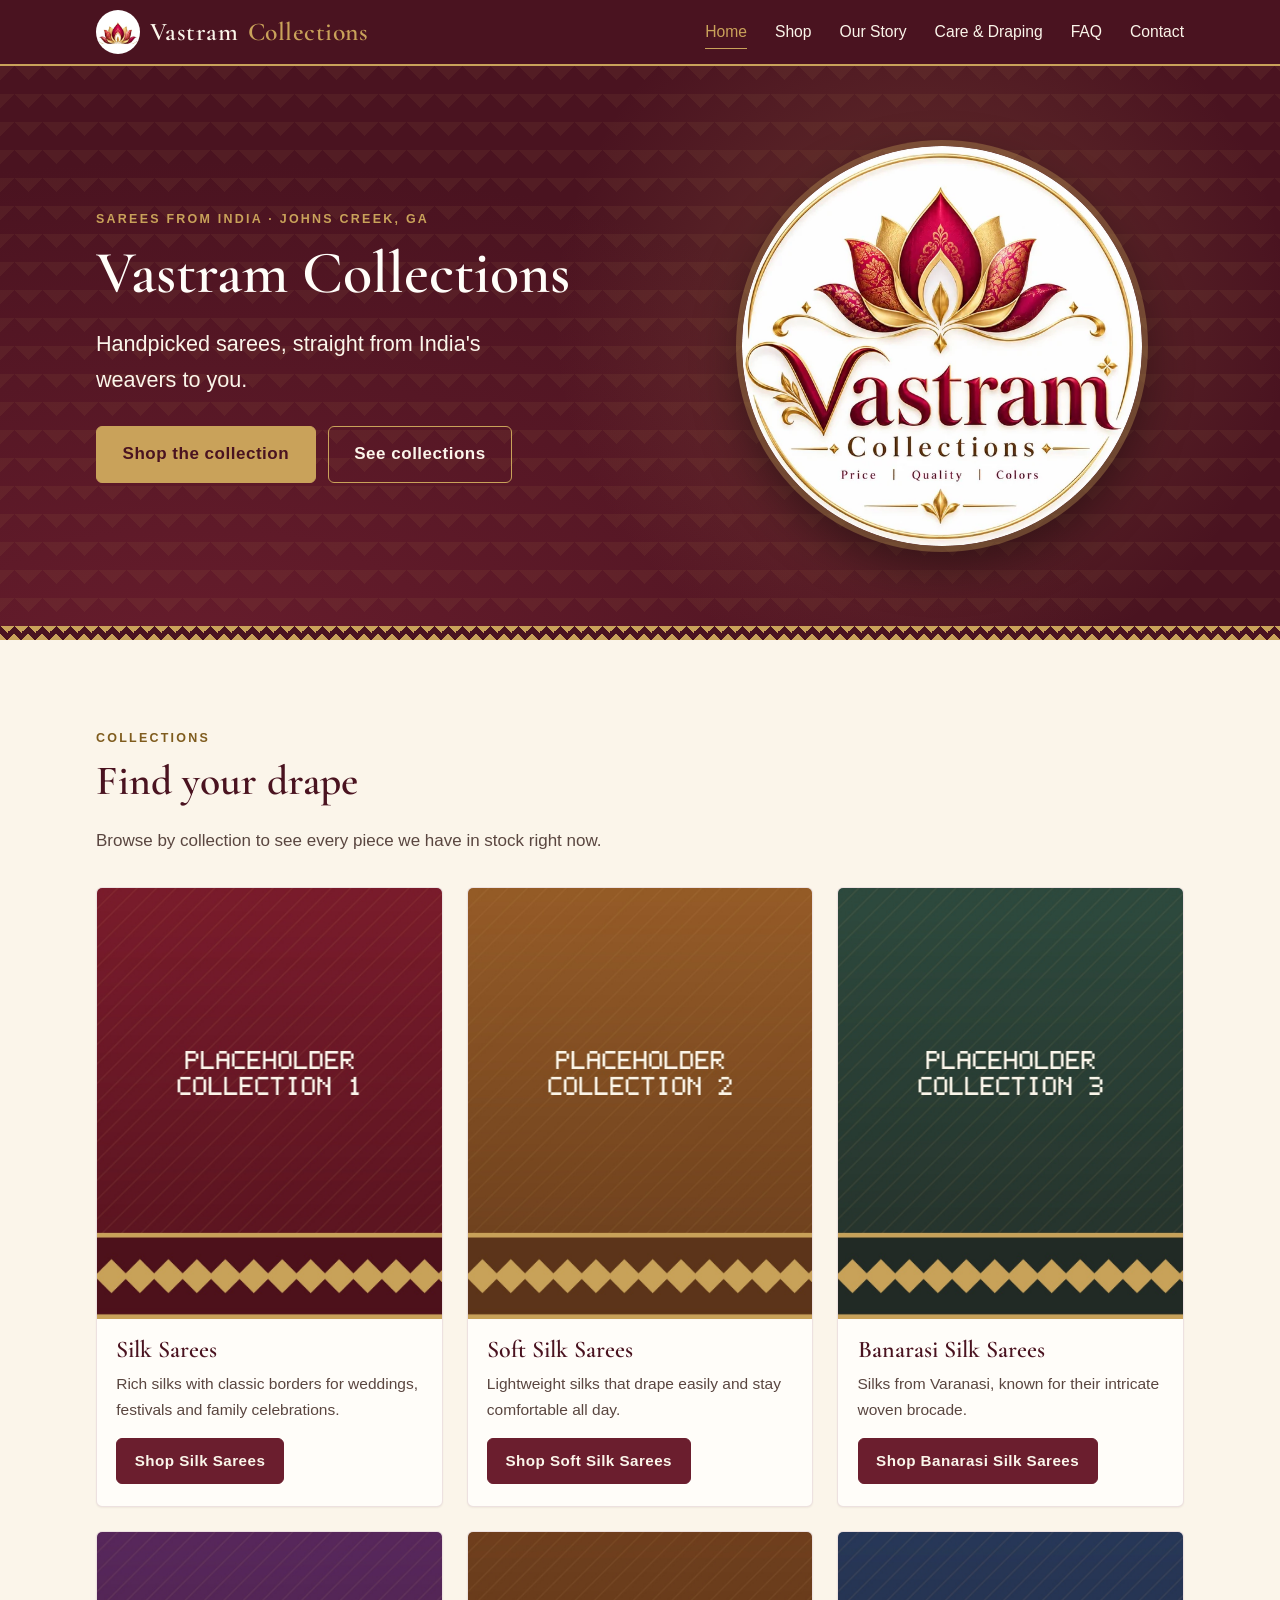
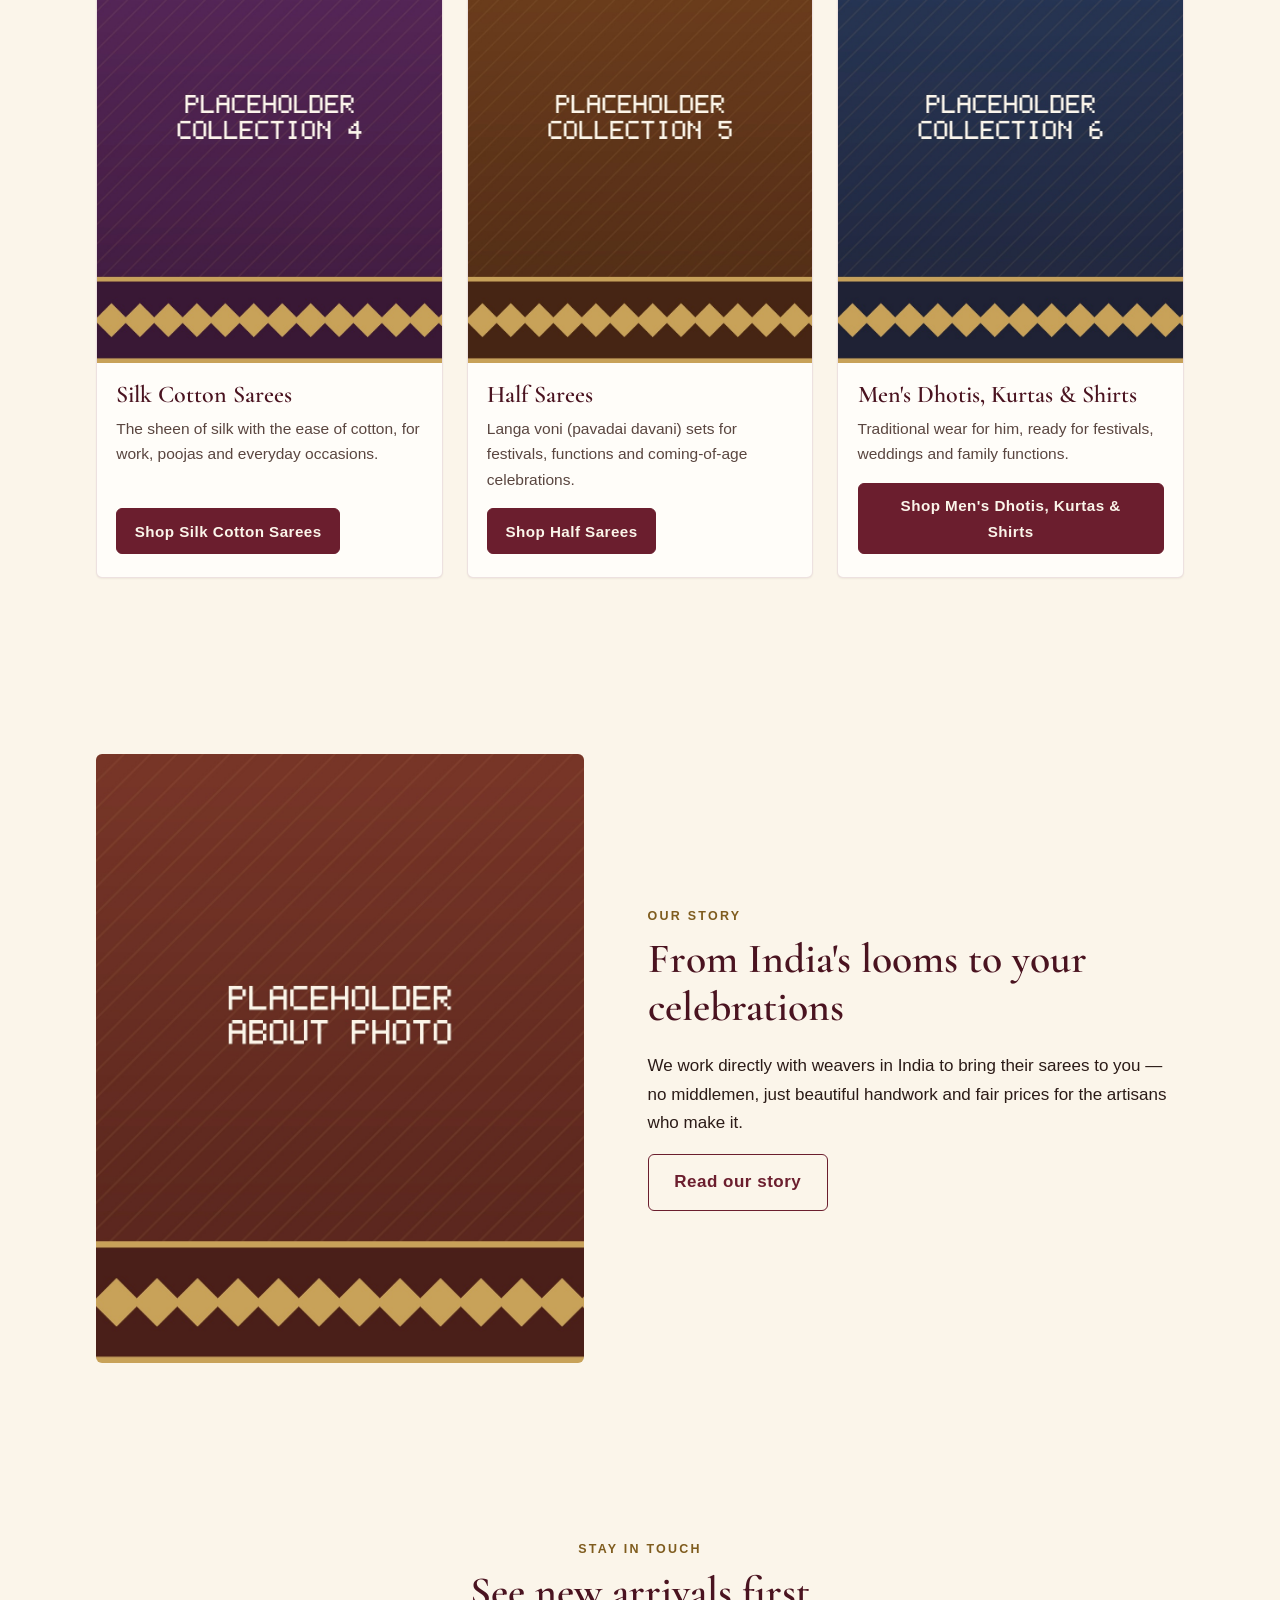
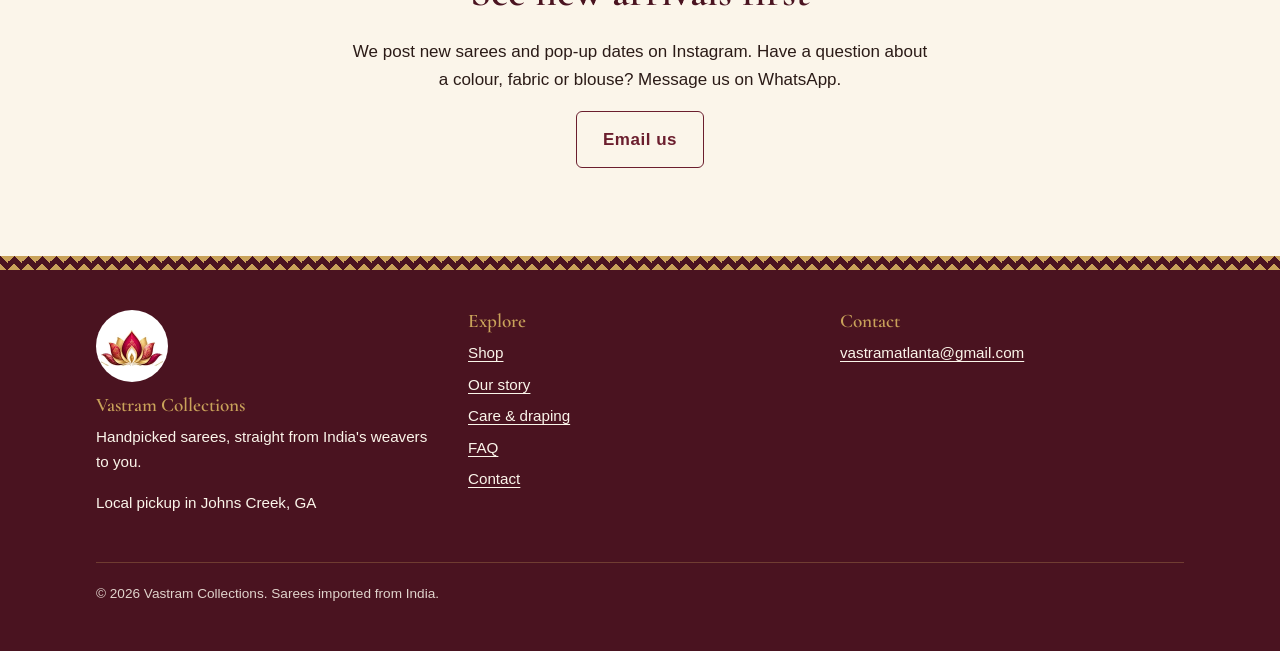
==== index.html @ 1bbe6df3 "Use the Vastram Collections logo across the site - Home banner shows the round logo instead of the p" ====
<!doctype html>
<html lang="en">
<head>
  <meta charset="utf-8">
  <meta name="viewport" content="width=device-width, initial-scale=1, viewport-fit=cover">
  <title>Vastram Collections | Sarees from India in Johns Creek, GA</title>
  <meta name="description" content="Vastram Collections brings handpicked sarees from India to Georgia. Shop silk, soft silk, Banarasi silk and silk cotton sarees, half sarees and men's traditional wear online, or visit our pop-up stalls around Johns Creek and Cumming, GA.">
  <link rel="canonical" href="https://vastramusa.com/">
  <meta name="theme-color" content="#4a1320">

  <!-- Link previews (WhatsApp, Instagram, Facebook, iMessage) -->
  <meta property="og:type" content="website">
  <meta property="og:site_name" content="Vastram Collections">
  <meta property="og:title" content="Vastram Collections — Sarees from India">
  <meta property="og:description" content="Handpicked sarees, straight from India's weavers to you. Shop online or visit our pop-ups in Georgia.">
  <meta property="og:url" content="https://vastramusa.com/">
  <meta property="og:image" content="https://vastramusa.com/images/og-image.jpg">
  <meta property="og:image:width" content="1200">
  <meta property="og:image:height" content="630">
  <meta property="og:image:alt" content="Vastram Collections">
  <meta name="twitter:card" content="summary_large_image">

  <link rel="icon" href="images/favicon-192.png" sizes="192x192" type="image/png">
  <link rel="icon" href="images/favicon-32.png" sizes="32x32" type="image/png">
  <link rel="apple-touch-icon" href="images/apple-touch-icon.png">

  <link rel="preconnect" href="https://fonts.googleapis.com">
  <link rel="preconnect" href="https://fonts.gstatic.com" crossorigin>
  <link rel="stylesheet" href="https://fonts.googleapis.com/css2?family=Cormorant+Garamond:wght@500;600&display=swap">
  <link rel="stylesheet" href="css/styles.css">

  <script type="application/ld+json">
  {
    "@context": "https://schema.org",
    "@type": "ClothingStore",
    "name": "Vastram Collections",
    "url": "https://vastramusa.com/",
    "email": "vastramatlanta@gmail.com",
    "image": "https://vastramusa.com/images/og-image.jpg",
    "logo": "https://vastramusa.com/images/logo.webp",
    "areaServed": "US",
    "address": { "@type": "PostalAddress", "addressLocality": "Johns Creek", "addressRegion": "GA", "addressCountry": "US" }
  }
  </script>
</head>
<body>
  <a class="skip-link" href="#main">Skip to content</a>

  <header class="site-header">
    <div class="container">
      <a class="brand" href="./"><img src="images/lotus-mark.webp" alt="" width="44" height="44"> Vastram <span>Collections</span></a>
      <button class="nav-toggle" type="button" aria-expanded="false" aria-controls="site-nav">
        <span class="nav-toggle__bars" aria-hidden="true"></span> Menu
      </button>
      <nav id="site-nav" class="site-nav" aria-label="Main">
        <ul>
          <li><a href="./" aria-current="page">Home</a></li>
          <li><a href="shop.html">Shop</a></li>
          <li><a href="about.html">Our Story</a></li>
          <li><a href="care.html">Care &amp; Draping</a></li>
          <li><a href="faq.html">FAQ</a></li>
          <li><a href="contact.html">Contact</a></li>
        </ul>
      </nav>
    </div>
  </header>

  <main id="main">
    <section class="hero" aria-labelledby="hero-title">
      <div class="container hero__content">
        <img class="hero__logo" src="images/logo.webp" alt="Vastram Collections logo: a maroon and gold silk lotus" width="640" height="640" fetchpriority="high">
        <div class="hero__text">
          <span class="eyebrow">Sarees from India · Johns Creek, GA</span>
          <h1 id="hero-title" data-text="shopName">Vastram Collections</h1>
          <p class="hero__tagline" data-text="tagline">Handpicked sarees, straight from India's weavers to you.</p>
          <div class="btn-row">
            <a class="btn btn--gold" href="shop.html">Shop the collection</a>
            <a class="btn btn--outline-light" href="#collections">See collections</a>
          </div>
        </div>
      </div>
    </section>
    <div class="zari" role="presentation"></div>

    <section id="collections" class="section" aria-labelledby="collections-title">
      <div class="container">
        <div class="section__head">
          <span class="eyebrow">Collections</span>
          <h2 id="collections-title">Find your drape</h2>
          <p>Browse by collection to see every piece we have in stock right now.</p>
        </div>
        <ul id="collections-grid" class="cards">
          <!-- Cards are built from the "collections" list in site-config.js -->
        </ul>
        <noscript><p>Please enable JavaScript to see our collections, or <a href="contact.html">contact us</a>.</p></noscript>
      </div>
    </section>

    <section id="new-arrivals" class="section section--alt" aria-labelledby="new-title" hidden>
      <div class="container">
        <div class="section__head section__head--row">
          <div>
            <span class="eyebrow">Just in</span>
            <h2 id="new-title">New arrivals</h2>
          </div>
          <a class="btn btn--outline" href="shop.html">Shop all</a>
        </div>
        <ul id="new-arrivals-grid" class="products products--scroll"></ul>
      </div>
    </section>

    <section class="section" aria-labelledby="story-title">
      <div class="container split">
        <!-- PHOTO: replace images/about.jpg (portrait, ~1000×1250) -->
        <img src="images/about.jpg" alt="Placeholder: sarees folded and stacked, showing their borders" width="1000" height="1250" loading="lazy" decoding="async">
        <div>
          <span class="eyebrow">Our story</span>
          <h2 id="story-title">From India's looms to your celebrations</h2>
          <p data-text="storyTeaser">We work directly with weavers in India to bring their sarees to you — no middlemen, just beautiful handwork and fair prices for the artisans who make it.</p>
          <a class="btn btn--outline" href="about.html">Read our story</a>
        </div>
      </div>
    </section>

    <section id="events" class="section section--dark" aria-labelledby="events-title" hidden>
      <div class="container">
        <div class="section__head">
          <span class="eyebrow">Come see us</span>
          <h2 id="events-title">Upcoming pop-ups &amp; stalls</h2>
          <p>Touch the fabric, see the colours in person, and get help choosing. We take card, Zelle and cash.</p>
        </div>
        <ul id="events-list" class="events"></ul>
      </div>
    </section>

    <section class="section cta" aria-labelledby="cta-title">
      <div class="container">
        <span class="eyebrow">Stay in touch</span>
        <h2 id="cta-title">See new arrivals first</h2>
        <p>We post new sarees and pop-up dates on Instagram. Have a question about a colour, fabric or blouse? Message us on WhatsApp.</p>
        <div class="btn-row">
          <a class="btn" href="#" data-link="instagram" data-requires="instagram">Follow on Instagram</a>
          <a class="btn btn--outline" href="#" data-link="whatsapp" data-requires="whatsapp">Chat on WhatsApp</a>
          <a class="btn btn--outline" href="mailto:vastramatlanta@gmail.com" data-link="email">Email us</a>
        </div>
      </div>
    </section>
  </main>

  <div class="zari" role="presentation"></div>
  <footer class="site-footer">
    <div class="container">
      <div class="footer-grid">
        <div>
          <img class="footer-logo" src="images/lotus-mark.webp" alt="" width="72" height="72" loading="lazy">
          <h2>Vastram Collections</h2>
          <p data-text="tagline">Handpicked sarees, straight from India's weavers to you.</p>
          <p data-requires="pickupArea">Local pickup in <span data-text="pickupArea">Johns Creek, GA</span></p>
        </div>
        <nav aria-label="Footer">
          <h2>Explore</h2>
          <ul>
            <li><a href="shop.html">Shop</a></li>
            <li><a href="about.html">Our story</a></li>
            <li><a href="care.html">Care &amp; draping</a></li>
            <li><a href="faq.html">FAQ</a></li>
            <li><a href="contact.html">Contact</a></li>
          </ul>
        </nav>
        <div>
          <h2>Contact</h2>
          <ul>
            <li><a href="mailto:vastramatlanta@gmail.com" data-link="email" data-text="email">vastramatlanta@gmail.com</a></li>
            <li data-requires="whatsapp"><a href="#" data-link="whatsapp">WhatsApp</a></li>
            <li data-requires="instagram"><a href="#" data-link="instagram">Instagram <span data-text="instagramHandle"></span></a></li>
            <li data-requires="facebook"><a href="#" data-link="facebook">Facebook</a></li>
          </ul>
        </div>
      </div>
      <p class="footer-bottom">&copy; <span data-text="year">2026</span> <span data-text="legalName">Vastram Collections</span>. Sarees imported from India.</p>
    </div>
  </footer>

  <script src="site-config.js"></script>
  <script src="js/main.js"></script>
  <script src="js/shop.js"></script>
</body>
</html>
---- css/styles.css ----
/* Vastram Collections — styles
   Brand colours live in the variables below. */

:root {
  --maroon: #6b1e2e;
  --maroon-deep: #4a1320;
  --gold: #c9a25a;        /* antique gold — decorative, and text on maroon */
  --gold-text: #7f5c1e;   /* darker gold that is readable on cream */
  --cream: #fbf5ea;
  --cream-deep: #f3e8d4;
  --ink: #2b1b17;
  --ink-soft: #5a4640;
  --white: #fffdf9;

  --font-display: "Cormorant Garamond", "Iowan Old Style", "Palatino Linotype", Palatino, Georgia, serif;
  --font-body: -apple-system, BlinkMacSystemFont, "Segoe UI", Roboto, "Helvetica Neue", Arial, sans-serif;

  --radius: 6px;
  --gutter: clamp(1rem, 4vw, 2rem);
  --max: 72rem;

  color-scheme: light;
}

*, *::before, *::after { box-sizing: border-box; }

html { -webkit-text-size-adjust: 100%; scroll-behavior: smooth; }
@media (prefers-reduced-motion: reduce) { html { scroll-behavior: auto; } }

body {
  margin: 0;
  background: var(--cream);
  color: var(--ink);
  font-family: var(--font-body);
  font-size: 1.0625rem;
  line-height: 1.65;
}

img { max-width: 100%; height: auto; display: block; }
[hidden] { display: none !important; }

h1, h2, h3 {
  font-family: var(--font-display);
  font-weight: 600;
  line-height: 1.15;
  color: var(--maroon-deep);
  margin: 0 0 0.5em;
}
h1 { font-size: clamp(2.25rem, 7vw, 3.75rem); }
h2 { font-size: clamp(1.85rem, 5vw, 2.6rem); }
h3 { font-size: 1.5rem; }
p { margin: 0 0 1em; }

a { color: var(--maroon); text-underline-offset: 0.18em; }
a:hover { color: var(--maroon-deep); }
:focus-visible { outline: 3px solid var(--gold); outline-offset: 3px; }

.skip-link {
  position: absolute; left: 1rem; top: -4rem; z-index: 100;
  background: var(--maroon-deep); color: var(--cream);
  padding: 0.6rem 1rem; border-radius: var(--radius);
}
.skip-link:focus { top: 1rem; color: var(--cream); }

.container { width: 100%; max-width: var(--max); margin: 0 auto; padding-inline: var(--gutter); }
.narrow { max-width: 44rem; }

/* ---------- Header ---------- */
.site-header {
  position: sticky; top: 0; z-index: 50;
  background: var(--maroon-deep);
  color: var(--cream);
  border-bottom: 2px solid var(--gold);
  padding-top: env(safe-area-inset-top, 0px);
}
.site-header .container {
  display: flex; align-items: center; justify-content: space-between;
  gap: 1rem; min-height: 4rem;
}
.brand {
  display: inline-flex; align-items: center; gap: 0.6rem;
  font-family: var(--font-display);
  font-size: 1.6rem; font-weight: 600; letter-spacing: 0.02em;
  color: var(--cream); text-decoration: none; line-height: 1;
}
.brand span { color: var(--gold); }
.brand img { width: 44px; height: 44px; border-radius: 50%; flex: 0 0 auto; }
@media (max-width: 22rem) { .brand { font-size: 1.35rem; } }
.brand:hover { color: var(--white); }

.nav-toggle {
  display: inline-flex; align-items: center; gap: 0.5rem;
  background: transparent; color: var(--cream);
  border: 1px solid rgba(201, 162, 90, 0.6); border-radius: var(--radius);
  padding: 0.5rem 0.8rem; font: inherit; font-size: 0.95rem; cursor: pointer;
  min-height: 44px;
}
.nav-toggle__bars, .nav-toggle__bars::before, .nav-toggle__bars::after {
  display: block; width: 18px; height: 2px; background: currentColor; position: relative;
}
.nav-toggle__bars::before, .nav-toggle__bars::after { content: ""; position: absolute; left: 0; }
.nav-toggle__bars::before { top: -6px; }
.nav-toggle__bars::after { top: 6px; }

.site-nav { display: none; position: absolute; left: 0; right: 0; top: 100%;
  background: var(--maroon-deep); border-bottom: 2px solid var(--gold); }
.site-nav.is-open { display: block; }
.site-nav ul { list-style: none; margin: 0; padding: 0.5rem var(--gutter) 1rem; }
.site-nav a {
  display: block; padding: 0.75rem 0; color: var(--cream); text-decoration: none;
  border-bottom: 1px solid rgba(251, 245, 234, 0.12);
}
.site-nav a[aria-current="page"] { color: var(--gold); }
.site-nav a:hover { color: var(--gold); }

@media (min-width: 52rem) {
  .nav-toggle { display: none; }
  .site-nav { display: block; position: static; background: none; border: 0; }
  .site-nav ul { display: flex; gap: 1.75rem; padding: 0; }
  .site-nav a { border: 0; padding: 0.25rem 0; font-size: 0.98rem; }
  .site-nav a[aria-current="page"] { border-bottom: 1px solid var(--gold); }
}

/* ---------- Buttons ---------- */
.btn {
  display: inline-block;
  background: var(--maroon); color: var(--cream);
  border: 1px solid var(--maroon);
  padding: 0.85rem 1.6rem; border-radius: var(--radius);
  font-weight: 600; letter-spacing: 0.03em; text-decoration: none;
  min-height: 44px; text-align: center;
  transition: background 0.2s, color 0.2s;
}
.btn:hover { background: var(--maroon-deep); color: var(--white); }
.btn--gold { background: var(--gold); border-color: var(--gold); color: var(--maroon-deep); }
.btn--gold:hover { background: #dcb873; color: var(--maroon-deep); }
.btn--outline { background: transparent; color: var(--maroon); }
.btn--outline:hover { background: var(--maroon); color: var(--cream); }
.btn--outline-light { background: transparent; color: var(--cream); border-color: var(--gold); }
.btn--outline-light:hover { background: var(--gold); color: var(--maroon-deep); }
.btn--small { padding: 0.6rem 1.1rem; font-size: 0.95rem; }
.btn-row { display: flex; flex-wrap: wrap; gap: 0.75rem; }

/* ---------- Decorative border (zari-style) ---------- */
.zari {
  height: 14px; border: 0; margin: 0;
  background:
    linear-gradient(135deg, var(--gold) 25%, transparent 25%) -7px 0 / 14px 14px,
    linear-gradient(225deg, var(--gold) 25%, transparent 25%) -7px 0 / 14px 14px,
    linear-gradient(315deg, var(--gold) 25%, transparent 25%) 0 0 / 14px 14px,
    linear-gradient(45deg, var(--gold) 25%, var(--maroon-deep) 25%) 0 0 / 14px 14px;
}

.eyebrow {
  display: block; text-transform: uppercase; letter-spacing: 0.18em;
  font-size: 0.78rem; font-weight: 600; color: var(--gold-text); margin-bottom: 0.6rem;
}

/* ---------- Hero ---------- */
.hero {
  position: relative; isolation: isolate; overflow: hidden;
  color: var(--cream);
  background:
    radial-gradient(circle at 72% 45%, rgba(201, 162, 90, 0.22), transparent 38%),
    radial-gradient(ellipse at 15% 110%, rgba(107, 30, 46, 0.9), transparent 60%),
    var(--maroon-deep);
}
/* faint woven-diamond texture */
.hero::before {
  content: ""; position: absolute; inset: 0; z-index: -1; opacity: 0.07;
  background:
    linear-gradient(135deg, var(--gold) 25%, transparent 25%) 0 0 / 28px 28px,
    linear-gradient(225deg, var(--gold) 25%, transparent 25%) 0 0 / 28px 28px;
}
.hero__content {
  display: grid; gap: 2rem; justify-items: center; text-align: center;
  padding-block: clamp(2.5rem, 7vw, 5rem);
}
.hero__logo {
  width: min(68vw, 19rem); border-radius: 50%;
  box-shadow: 0 0 0 6px rgba(201, 162, 90, 0.35), 0 18px 50px rgba(0, 0, 0, 0.45);
}
.hero h1 { color: var(--white); margin-bottom: 0.3em; }
.hero .eyebrow { color: var(--gold); }
.hero__tagline { font-size: clamp(1.1rem, 3.5vw, 1.35rem); max-width: 34ch; margin: 0 auto 1.75rem; }
.hero .btn-row { justify-content: center; }
@media (min-width: 52rem) {
  .hero__content { grid-template-columns: 1.15fr 1fr; justify-items: start; text-align: left; align-items: center; gap: 3rem; }
  .hero__logo { order: 2; justify-self: center; width: min(100%, 25rem); }
  .hero__tagline { margin-inline: 0; }
  .hero .btn-row { justify-content: flex-start; }
}

/* ---------- Sections ---------- */
.section { padding-block: clamp(3rem, 8vw, 5.5rem); }
.section--alt { background: var(--cream-deep); }
.section--dark { background: var(--maroon-deep); color: var(--cream); }
.section--dark h2, .section--dark h3 { color: var(--white); }
.section--dark .eyebrow { color: var(--gold); }
.section--dark a:not(.btn) { color: var(--gold); }
.section__head { max-width: 40rem; margin-bottom: 2rem; }
.section__head p { color: var(--ink-soft); }
.section--dark .section__head p { color: var(--cream); }

/* ---------- Collection cards ---------- */
.cards {
  list-style: none; margin: 0; padding: 0;
  display: grid; gap: 1.5rem;
  grid-template-columns: repeat(auto-fill, minmax(min(100%, 17rem), 1fr));
}
.card {
  background: var(--white); border-radius: var(--radius); overflow: hidden;
  border: 1px solid rgba(107, 30, 46, 0.12);
  display: flex; flex-direction: column;
  box-shadow: 0 1px 2px rgba(43, 27, 23, 0.06);
}
.card img { aspect-ratio: 4 / 5; width: 100%; object-fit: cover; }
.card__body { padding: 1.1rem 1.2rem 1.4rem; display: flex; flex-direction: column; flex: 1; }
.card__body h3 { margin-bottom: 0.3em; }
.card__body p { color: var(--ink-soft); font-size: 0.97rem; flex: 1; }
.card__body .btn { align-self: flex-start; }

/* ---------- Split (image + text) ---------- */
.split { display: grid; gap: 2rem; align-items: center; }
.split img { border-radius: var(--radius); width: 100%; aspect-ratio: 4 / 5; object-fit: cover; }
@media (min-width: 52rem) {
  .split { grid-template-columns: 1fr 1.1fr; gap: 4rem; }
  .split--reverse > :first-child { order: 2; }
}

/* ---------- Events ---------- */
.events { list-style: none; margin: 0; padding: 0; display: grid; gap: 1rem; }
.event {
  display: flex; gap: 1.25rem; align-items: flex-start;
  background: rgba(251, 245, 234, 0.06);
  border: 1px solid rgba(201, 162, 90, 0.45);
  border-radius: var(--radius); padding: 1.25rem;
}
.event h3 { margin-bottom: 0.2em; }
.event p { margin-bottom: 0.4em; }
.event__meta { color: var(--gold); font-weight: 600; }
.event__date {
  flex: 0 0 auto; width: 4.25rem; text-align: center;
  background: var(--gold); color: var(--maroon-deep);
  border-radius: var(--radius); padding: 0.5rem 0.25rem; line-height: 1.1;
}
.event__date span { display: block; text-transform: uppercase; font-size: 0.8rem; font-weight: 700; letter-spacing: 0.1em; }
.event__date strong { display: block; font-family: var(--font-display); font-size: 2rem; }

/* ---------- CTA ---------- */
.cta { text-align: center; }
.cta .btn-row { justify-content: center; }
.cta p { max-width: 36rem; margin-inline: auto; }

/* ---------- Page header (inner pages) ---------- */
.page-head { background: var(--maroon-deep); color: var(--cream); padding-block: clamp(2.5rem, 7vw, 4rem); }
.page-head h1 { color: var(--white); margin: 0; }
.page-head p { margin: 0.5rem 0 0; max-width: 40rem; }
.page-head .eyebrow { color: var(--gold); }

/* ---------- Prose (About, Care, FAQ) ---------- */
.prose h2 { margin-top: 2.25rem; }
.prose h2:first-child { margin-top: 0; }
.prose ul { padding-left: 1.25rem; }
.prose li { margin-bottom: 0.5em; }
.note {
  border-left: 4px solid var(--gold); background: var(--white);
  padding: 1rem 1.25rem; border-radius: 0 var(--radius) var(--radius) 0; margin: 1.5rem 0;
}

/* FAQ */
.faq details {
  border-bottom: 1px solid rgba(107, 30, 46, 0.18);
  padding-block: 0.25rem;
}
.faq summary {
  cursor: pointer; list-style: none;
  font-family: var(--font-display); font-size: 1.3rem; font-weight: 600;
  color: var(--maroon-deep); padding: 0.9rem 2rem 0.9rem 0; position: relative;
}
.faq summary::-webkit-details-marker { display: none; }
.faq summary::after {
  content: "+"; position: absolute; right: 0.25rem; top: 0.75rem;
  font-family: var(--font-body); font-size: 1.4rem; color: var(--gold-text);
}
.faq details[open] summary::after { content: "–"; }
.faq details > div { padding-bottom: 1rem; }

/* Contact */
.contact-list { list-style: none; padding: 0; margin: 0; display: grid; gap: 1rem;
  grid-template-columns: repeat(auto-fit, minmax(min(100%, 16rem), 1fr)); }
.contact-item {
  background: var(--white); border: 1px solid rgba(107, 30, 46, 0.12);
  border-radius: var(--radius); padding: 1.4rem;
}
.contact-item h2 { font-size: 1.4rem; margin-bottom: 0.25rem; }
.contact-item p { color: var(--ink-soft); }
.contact-item a.value { font-weight: 600; word-break: break-word; }

/* ---------- Footer ---------- */
.site-footer {
  background: var(--maroon-deep); color: var(--cream);
  padding-block: 2.5rem calc(2rem + env(safe-area-inset-bottom, 0px));
  font-size: 0.95rem;
}
.site-footer a { color: var(--cream); }
.site-footer a:hover { color: var(--gold); }
.footer-grid { display: grid; gap: 1.75rem; grid-template-columns: repeat(auto-fit, minmax(min(100%, 13rem), 1fr)); }
.footer-logo { width: 72px; height: 72px; border-radius: 50%; margin-bottom: 0.75rem; }
.footer-grid h2 { font-size: 1.2rem; color: var(--gold); margin-bottom: 0.5rem; }
.footer-grid ul { list-style: none; margin: 0; padding: 0; }
.footer-grid li { margin-bottom: 0.4rem; }
.footer-bottom { margin-top: 2rem; padding-top: 1.25rem; border-top: 1px solid rgba(201, 162, 90, 0.35); font-size: 0.85rem; opacity: 0.85; }

/* ================================================================
   Shop, item pages and New arrivals
   ================================================================ */
.section--tight { padding-block: clamp(1.75rem, 5vw, 3rem) clamp(3rem, 8vw, 5rem); }
.section__head--row {
  max-width: none; display: flex; flex-wrap: wrap; gap: 1rem;
  align-items: flex-end; justify-content: space-between;
}
.section__head--row h2 { margin: 0; }

/* Collection cards: photo is clickable too */
.card__media { display: block; overflow: hidden; }
.card__media img { transition: transform 0.6s ease; }
.card:hover .card__media img { transform: scale(1.04); }

/* Filters & sorting */
.shop-tools { margin-bottom: 1.75rem; }
.chips { display: flex; flex-wrap: wrap; gap: 0.5rem; margin-bottom: 1rem; }
.chip {
  font: inherit; font-size: 0.92rem; cursor: pointer;
  min-height: 40px; padding: 0.45rem 1rem; border-radius: 999px;
  background: var(--white); color: var(--maroon-deep);
  border: 1px solid rgba(107, 30, 46, 0.25);
  transition: background 0.2s, color 0.2s, border-color 0.2s;
}
.chip:hover { border-color: var(--maroon); }
.chip[aria-pressed="true"] { background: var(--maroon); color: var(--cream); border-color: var(--maroon); }
.shop-tools__row {
  display: flex; flex-wrap: wrap; align-items: center; gap: 0.75rem 1.5rem;
  padding-top: 1rem; border-top: 1px solid rgba(107, 30, 46, 0.15);
}
.shop-count { margin: 0 auto 0 0; color: var(--ink-soft); font-size: 0.95rem; }
.toggle, .select { display: inline-flex; align-items: center; gap: 0.5rem; font-size: 0.95rem; color: var(--ink-soft); }
.toggle input { width: 1.1rem; height: 1.1rem; accent-color: var(--maroon); }
.select select {
  font: inherit; color: var(--ink); background: var(--white);
  border: 1px solid rgba(107, 30, 46, 0.25); border-radius: var(--radius);
  padding: 0.45rem 0.6rem; min-height: 40px;
}

/* Product grid */
.products {
  list-style: none; margin: 0; padding: 0;
  display: grid; gap: 1.75rem 1.25rem;
  grid-template-columns: repeat(2, minmax(0, 1fr));
}
@media (min-width: 48rem) { .products { grid-template-columns: repeat(3, minmax(0, 1fr)); } }
@media (min-width: 64rem) { .products { grid-template-columns: repeat(4, minmax(0, 1fr)); } }

/* New arrivals: swipeable row on phones */
@media (max-width: 47.99rem) {
  .products--scroll {
    display: flex; overflow-x: auto; scroll-snap-type: x mandatory;
    margin-inline: calc(-1 * var(--gutter)); padding: 0 var(--gutter) 0.5rem;
    scrollbar-width: none;
  }
  .products--scroll::-webkit-scrollbar { display: none; }
  .products--scroll > li { flex: 0 0 62%; scroll-snap-align: start; }
}

.product-card a { display: block; color: inherit; text-decoration: none; }
.product-card__media {
  position: relative; overflow: hidden; border-radius: var(--radius);
  background: var(--cream-deep); aspect-ratio: 4 / 5;
}
.product-card__media img {
  position: absolute; inset: 0; width: 100%; height: 100%; object-fit: cover;
  transition: transform 0.6s ease, opacity 0.4s ease;
}
.product-card__alt { opacity: 0; }
@media (hover: hover) {
  .product-card a:hover .product-card__media img { transform: scale(1.04); }
  .product-card a:hover .product-card__alt { opacity: 1; }
}
.product-card__body { padding: 0.75rem 0.1rem 0; }
.product-card__cat {
  display: block; font-size: 0.72rem; font-weight: 600; letter-spacing: 0.14em;
  text-transform: uppercase; color: var(--gold-text); margin-bottom: 0.2rem;
}
.product-card h3 { font-size: 1.2rem; margin: 0 0 0.2rem; }
.product-card a:hover h3 { color: var(--maroon); text-decoration: underline; text-underline-offset: 0.18em; text-decoration-thickness: 1px; }
.product-card__price { margin: 0; font-weight: 600; color: var(--ink); }
.product-card.is-sold-out .product-card__media img { filter: grayscale(0.6); opacity: 0.7; }
.product-card.is-sold-out .product-card__price { color: var(--ink-soft); font-weight: 400; }

.badge {
  position: absolute; left: 0.6rem; top: 0.6rem; z-index: 1;
  background: var(--gold); color: var(--maroon-deep);
  font-size: 0.72rem; font-weight: 700; letter-spacing: 0.08em; text-transform: uppercase;
  padding: 0.3rem 0.6rem; border-radius: 999px;
}
.badge--out { background: var(--ink); color: var(--cream); }

.shop-message { text-align: center; max-width: 34rem; margin: 2rem auto; }
.shop-message .btn-row { list-style: none; padding: 0; justify-content: center; }

/* Item page */
.breadcrumb { font-size: 0.9rem; color: var(--ink-soft); padding-block: 1.25rem 0.5rem; }
.breadcrumb a { color: var(--ink-soft); }
.breadcrumb span { margin-inline: 0.35rem; }

.product { display: grid; gap: 2rem; padding-bottom: clamp(3rem, 8vw, 5rem); }
@media (min-width: 52rem) {
  .product { grid-template-columns: 1.1fr 1fr; gap: 3.5rem; align-items: start; }
  .gallery { position: sticky; top: 5.5rem; }
}
.gallery__main {
  width: 100%; aspect-ratio: 4 / 5; object-fit: cover;
  border-radius: var(--radius); background: var(--cream-deep);
}
.gallery__thumbs {
  list-style: none; margin: 0.75rem 0 0; padding: 0;
  display: grid; grid-template-columns: repeat(5, minmax(0, 1fr)); gap: 0.5rem;
}
.gallery__thumbs button {
  display: block; width: 100%; padding: 0; cursor: pointer; background: none;
  border: 2px solid transparent; border-radius: var(--radius); overflow: hidden;
}
.gallery__thumbs button[aria-current="true"] { border-color: var(--gold); }
.gallery__thumbs img { aspect-ratio: 4 / 5; width: 100%; object-fit: cover; }

.product__info h1 { font-size: clamp(2rem, 5vw, 2.75rem); margin-bottom: 0.25em; }
.product__price { font-size: 1.5rem; font-weight: 600; color: var(--maroon-deep); margin-bottom: 0.4rem; }
.stock { font-weight: 600; font-size: 0.95rem; color: #2f6b3a; margin-bottom: 1.25rem; }
.stock::before { content: "● "; }
.stock--low { color: var(--gold-text); }
.stock--out { color: var(--ink-soft); }
.options { list-style: none; padding: 0; margin: 0 0 1.25rem; display: flex; flex-wrap: wrap; gap: 0.5rem; }
.options li {
  border: 1px solid rgba(107, 30, 46, 0.3); border-radius: var(--radius);
  padding: 0.35rem 0.8rem; font-size: 0.95rem; background: var(--white);
}
.options li.is-out { color: var(--ink-soft); text-decoration: line-through; opacity: 0.7; }
.options li span { text-decoration: none; }
.product__actions { flex-direction: column; margin-bottom: 1.5rem; }
.btn--wide { display: block; width: 100%; }
.perks {
  list-style: none; margin: 0 0 1.75rem; padding: 1rem 1.25rem;
  background: var(--white); border: 1px solid rgba(107, 30, 46, 0.12); border-radius: var(--radius);
  font-size: 0.95rem;
}
.perks li { padding: 0.3rem 0 0.3rem 1.6rem; position: relative; margin: 0; }
.perks li::before { content: "✦"; position: absolute; left: 0; color: var(--gold); }
.product__desc { color: var(--ink-soft); }

@media (prefers-reduced-motion: reduce) {
  .card__media img, .product-card__media img { transition: none; }
  .card:hover .card__media img, .product-card a:hover .product-card__media img { transform: none; }
}
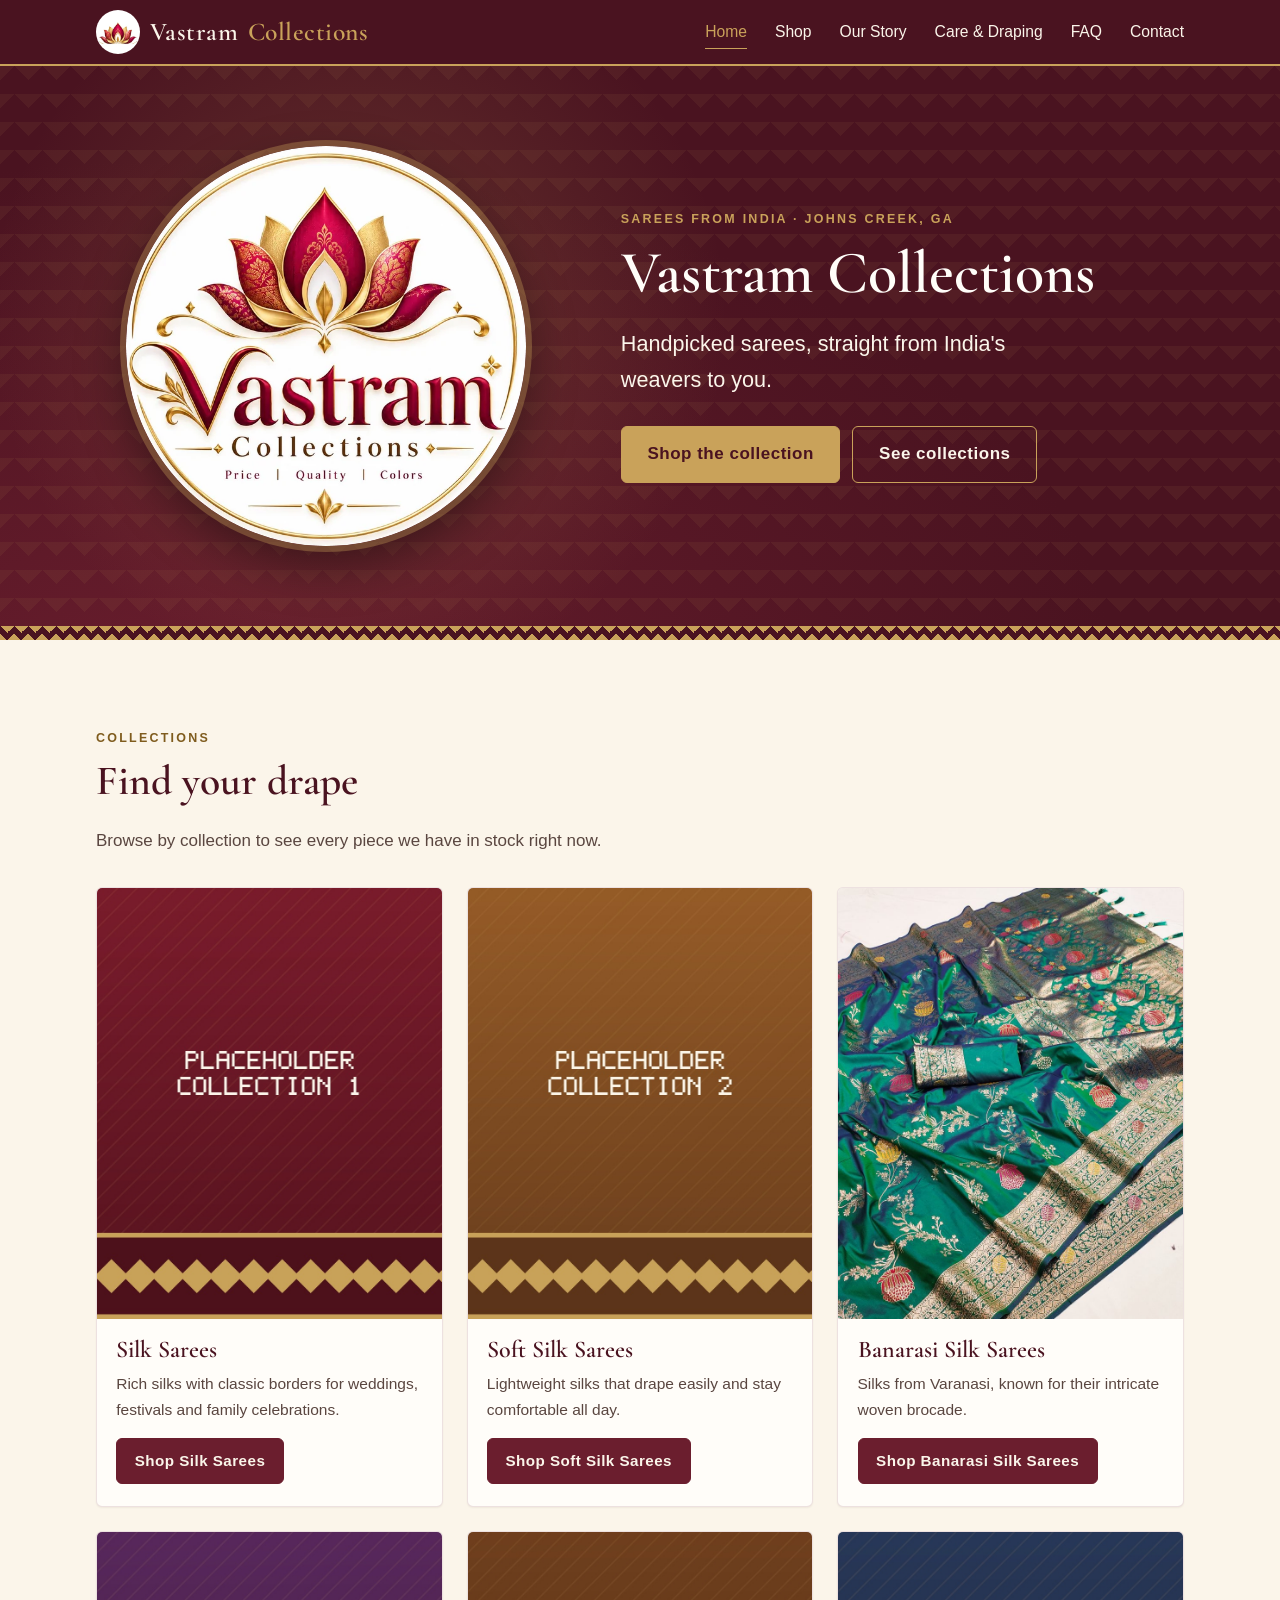
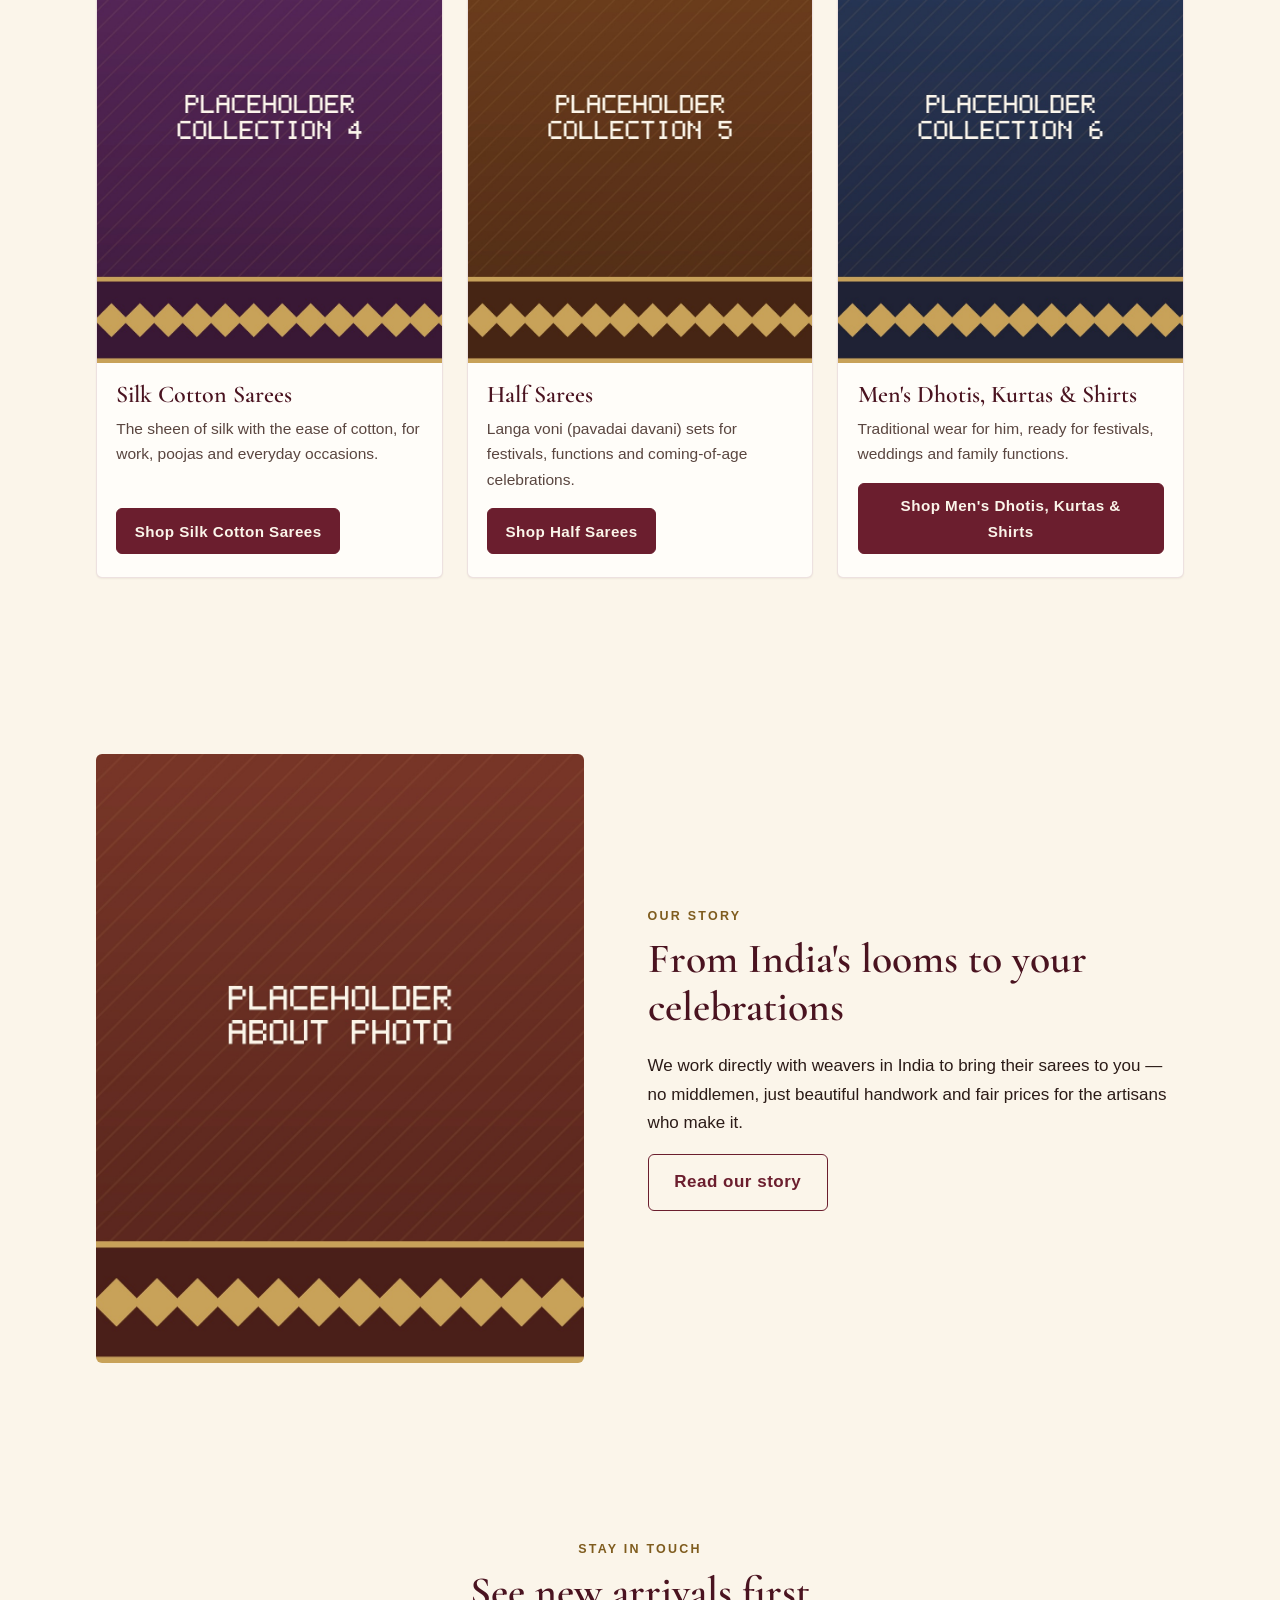
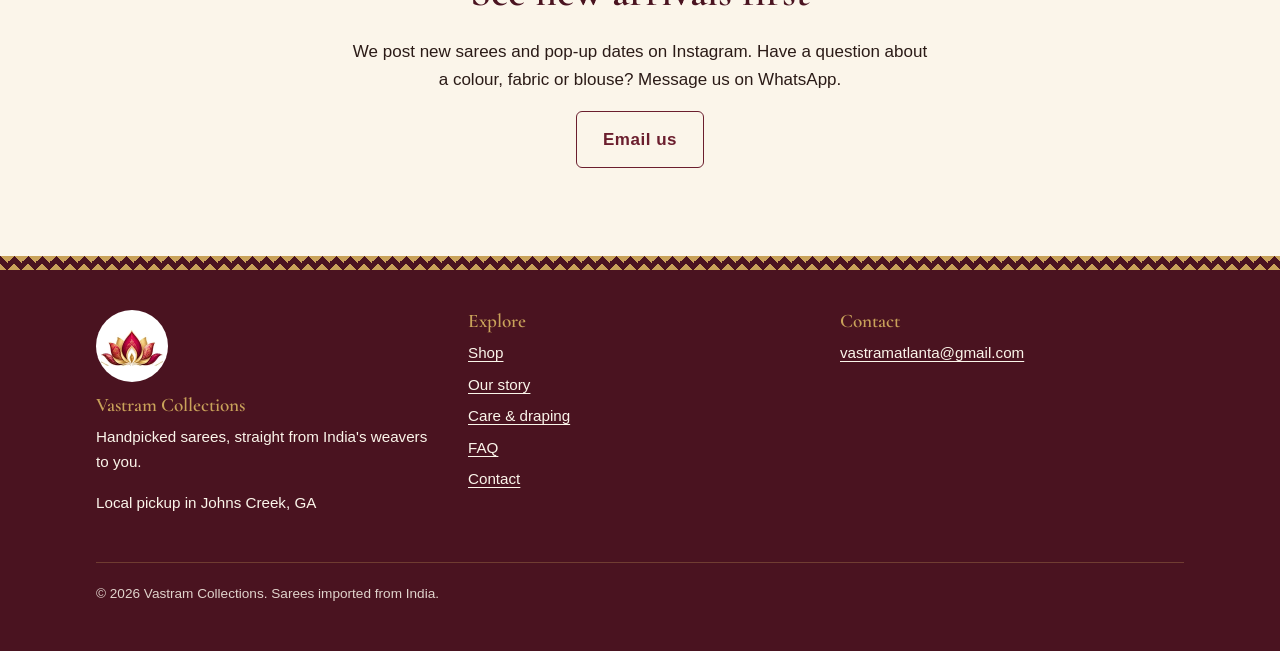
==== commit 4aff21b0: "Banner: logo on the left, text on the right; add Banarasi photo - Side-by-side banner from 640px wid" ====
--- a/index.html
+++ b/index.html
@@ -27,7 +27,7 @@
   <link rel="preconnect" href="https://fonts.googleapis.com">
   <link rel="preconnect" href="https://fonts.gstatic.com" crossorigin>
   <link rel="stylesheet" href="https://fonts.googleapis.com/css2?family=Cormorant+Garamond:wght@500;600&display=swap">
-  <link rel="stylesheet" href="css/styles.css">
+  <link rel="stylesheet" href="css/styles.css?v=20261108b">
 
   <script type="application/ld+json">
   {
@@ -181,8 +181,8 @@
     </div>
   </footer>
 
-  <script src="site-config.js"></script>
-  <script src="js/main.js"></script>
-  <script src="js/shop.js"></script>
+  <script src="site-config.js?v=20261108b"></script>
+  <script src="js/main.js?v=20261108b"></script>
+  <script src="js/shop.js?v=20261108b"></script>
 </body>
 </html>
--- a/css/styles.css
+++ b/css/styles.css
@@ -161,7 +161,7 @@
   position: relative; isolation: isolate; overflow: hidden;
   color: var(--cream);
   background:
-    radial-gradient(circle at 72% 45%, rgba(201, 162, 90, 0.22), transparent 38%),
+    radial-gradient(circle at 28% 45%, rgba(201, 162, 90, 0.22), transparent 38%),
     radial-gradient(ellipse at 15% 110%, rgba(107, 30, 46, 0.9), transparent 60%),
     var(--maroon-deep);
 }
@@ -184,9 +184,9 @@
 .hero .eyebrow { color: var(--gold); }
 .hero__tagline { font-size: clamp(1.1rem, 3.5vw, 1.35rem); max-width: 34ch; margin: 0 auto 1.75rem; }
 .hero .btn-row { justify-content: center; }
-@media (min-width: 52rem) {
-  .hero__content { grid-template-columns: 1.15fr 1fr; justify-items: start; text-align: left; align-items: center; gap: 3rem; }
-  .hero__logo { order: 2; justify-self: center; width: min(100%, 25rem); }
+@media (min-width: 40rem) {
+  .hero__content { grid-template-columns: minmax(0, 0.9fr) minmax(0, 1.1fr); justify-items: start; text-align: left; align-items: center; gap: clamp(2rem, 5vw, 4rem); }
+  .hero__logo { justify-self: center; width: min(100%, 25rem); }
   .hero__tagline { margin-inline: 0; }
   .hero .btn-row { justify-content: flex-start; }
 }
@@ -461,3 +461,4 @@
   .card__media img, .product-card__media img { transition: none; }
   .card:hover .card__media img, .product-card a:hover .product-card__media img { transform: none; }
 }
+section[id] { scroll-margin-top: 4.5rem; }
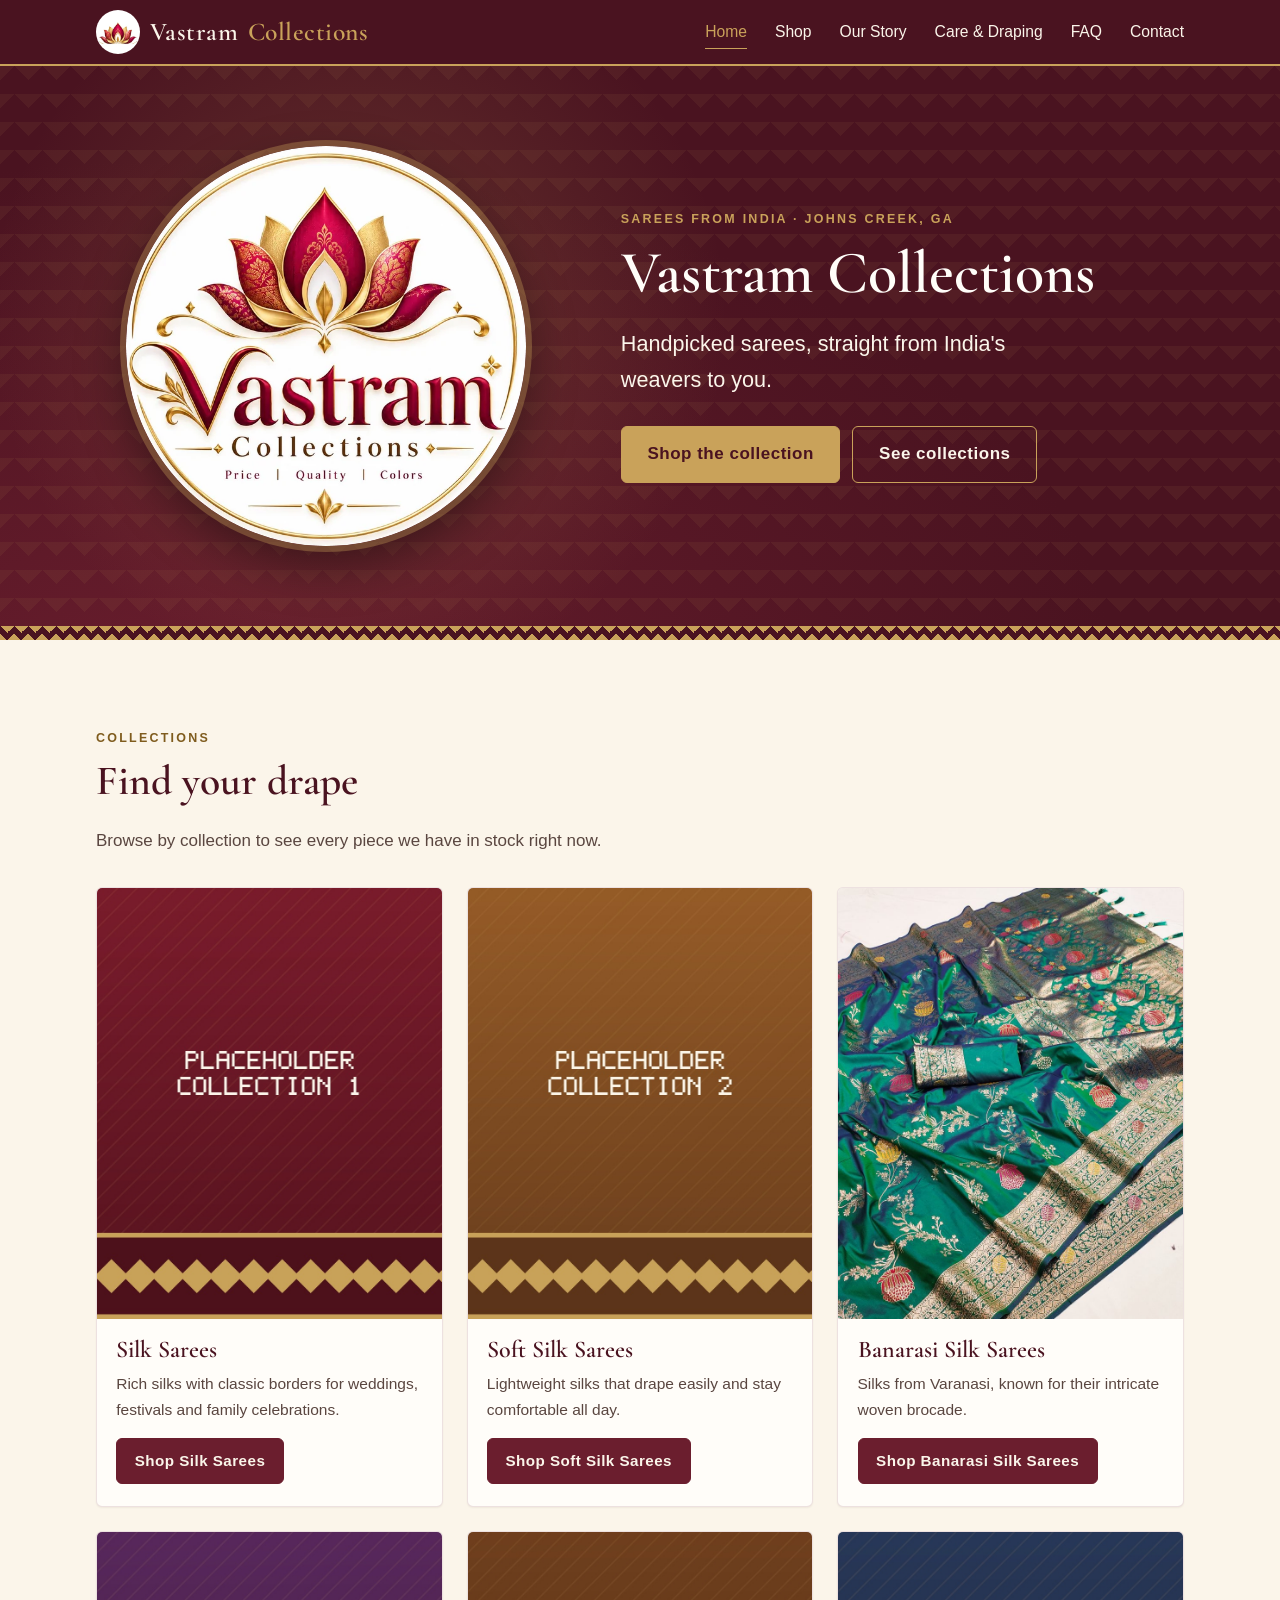
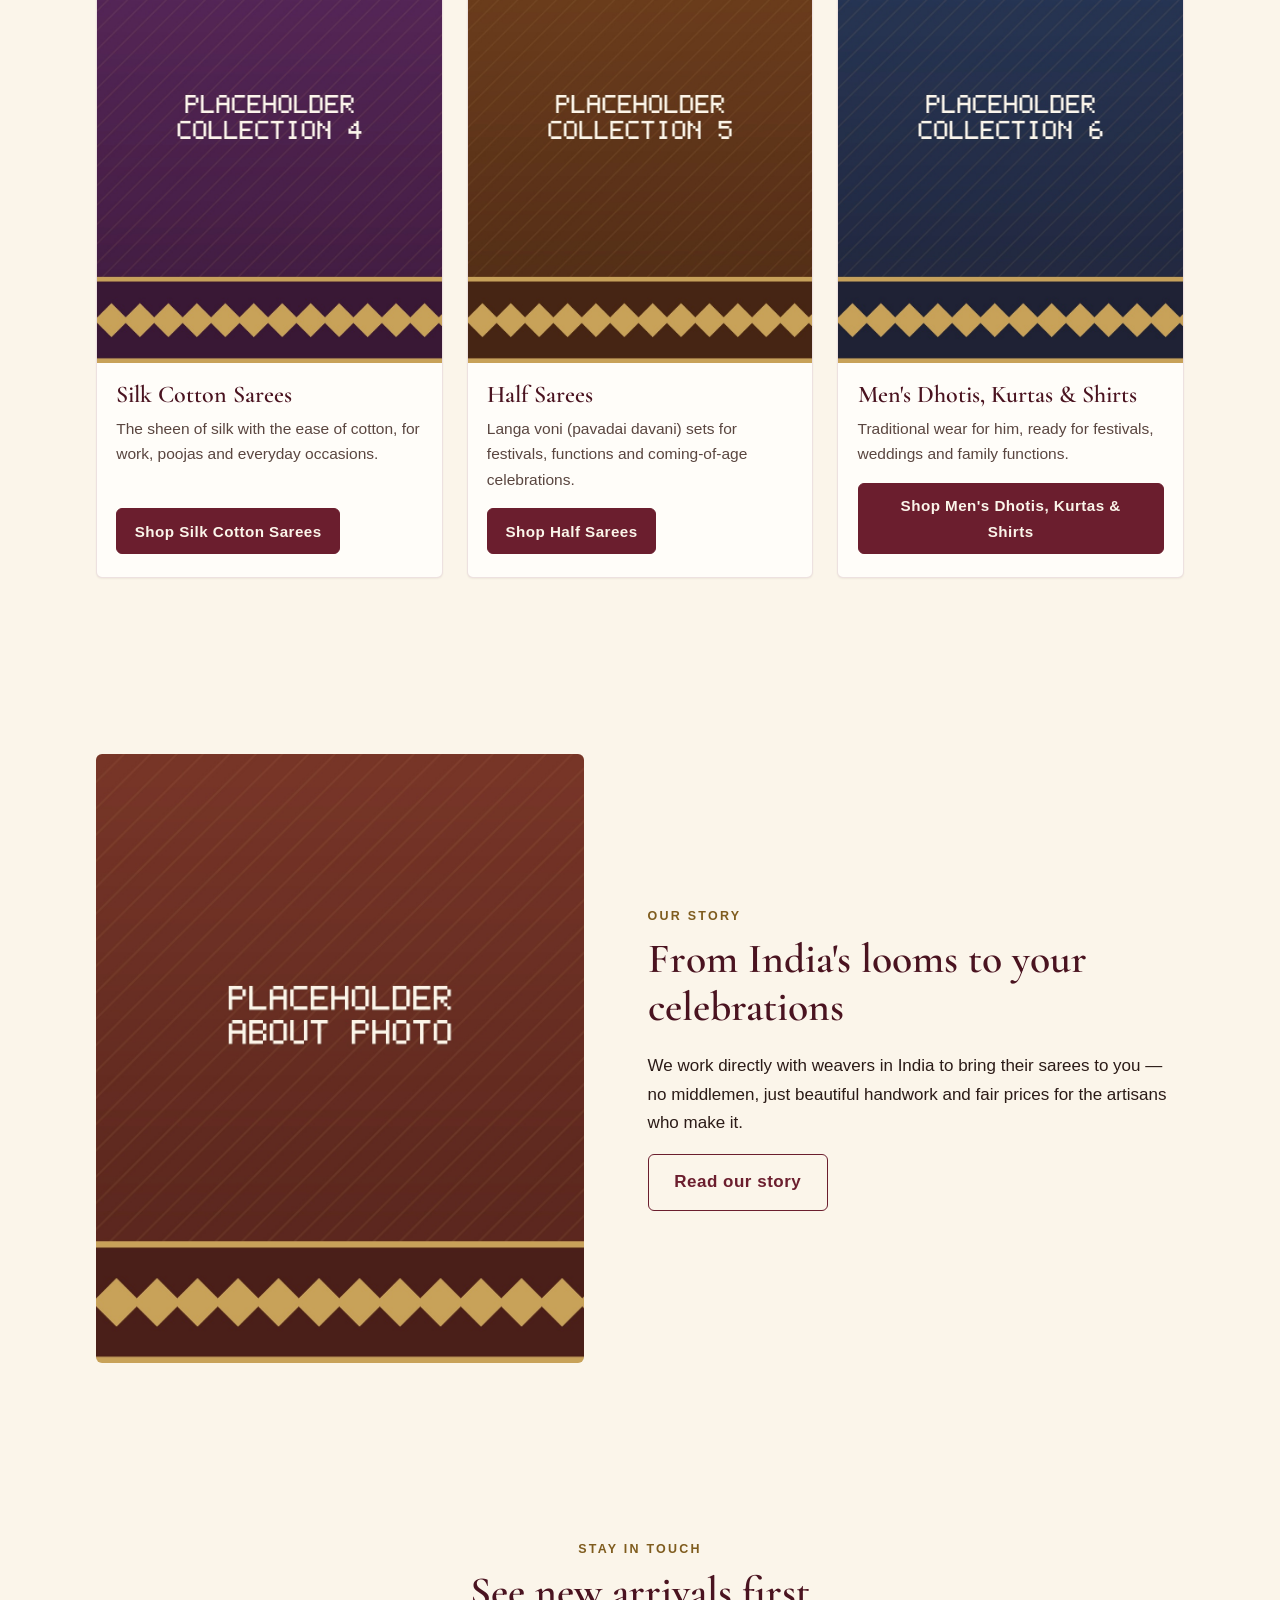
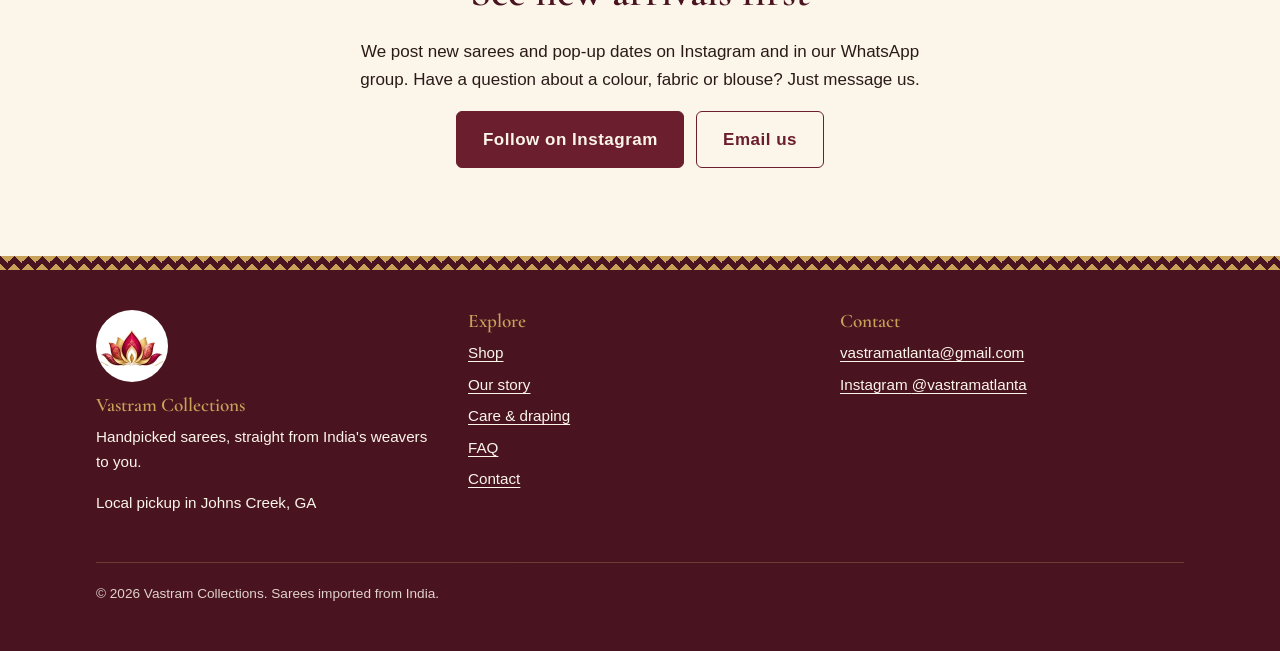
==== commit 88f3b8d2: "Add Instagram @vastramatlanta and WhatsApp group support Co-Authored-By: Claude Opus 5.5 <noreply@an" ====
--- a/index.html
+++ b/index.html
@@ -27,7 +27,7 @@
   <link rel="preconnect" href="https://fonts.googleapis.com">
   <link rel="preconnect" href="https://fonts.gstatic.com" crossorigin>
   <link rel="stylesheet" href="https://fonts.googleapis.com/css2?family=Cormorant+Garamond:wght@500;600&display=swap">
-  <link rel="stylesheet" href="css/styles.css?v=20261108b">
+  <link rel="stylesheet" href="css/styles.css?v=20261108c">
 
   <script type="application/ld+json">
   {
@@ -38,6 +38,7 @@
     "email": "vastramatlanta@gmail.com",
     "image": "https://vastramusa.com/images/og-image.jpg",
     "logo": "https://vastramusa.com/images/logo.webp",
+    "sameAs": ["https://www.instagram.com/vastramatlanta/"],
     "areaServed": "US",
     "address": { "@type": "PostalAddress", "addressLocality": "Johns Creek", "addressRegion": "GA", "addressCountry": "US" }
   }
@@ -137,9 +138,10 @@
       <div class="container">
         <span class="eyebrow">Stay in touch</span>
         <h2 id="cta-title">See new arrivals first</h2>
-        <p>We post new sarees and pop-up dates on Instagram. Have a question about a colour, fabric or blouse? Message us on WhatsApp.</p>
+        <p>We post new sarees and pop-up dates on Instagram and in our WhatsApp group. Have a question about a colour, fabric or blouse? Just message us.</p>
         <div class="btn-row">
           <a class="btn" href="#" data-link="instagram" data-requires="instagram">Follow on Instagram</a>
+          <a class="btn btn--outline" href="#" data-link="whatsappGroup" data-requires="whatsappGroup">Join our WhatsApp group</a>
           <a class="btn btn--outline" href="#" data-link="whatsapp" data-requires="whatsapp">Chat on WhatsApp</a>
           <a class="btn btn--outline" href="mailto:vastramatlanta@gmail.com" data-link="email">Email us</a>
         </div>
@@ -172,6 +174,7 @@
           <ul>
             <li><a href="mailto:vastramatlanta@gmail.com" data-link="email" data-text="email">vastramatlanta@gmail.com</a></li>
             <li data-requires="whatsapp"><a href="#" data-link="whatsapp">WhatsApp</a></li>
+            <li data-requires="whatsappGroup"><a href="#" data-link="whatsappGroup">WhatsApp group</a></li>
             <li data-requires="instagram"><a href="#" data-link="instagram">Instagram <span data-text="instagramHandle"></span></a></li>
             <li data-requires="facebook"><a href="#" data-link="facebook">Facebook</a></li>
           </ul>
@@ -181,8 +184,8 @@
     </div>
   </footer>
 
-  <script src="site-config.js?v=20261108b"></script>
-  <script src="js/main.js?v=20261108b"></script>
-  <script src="js/shop.js?v=20261108b"></script>
+  <script src="site-config.js?v=20261108c"></script>
+  <script src="js/main.js?v=20261108c"></script>
+  <script src="js/shop.js?v=20261108c"></script>
 </body>
 </html>
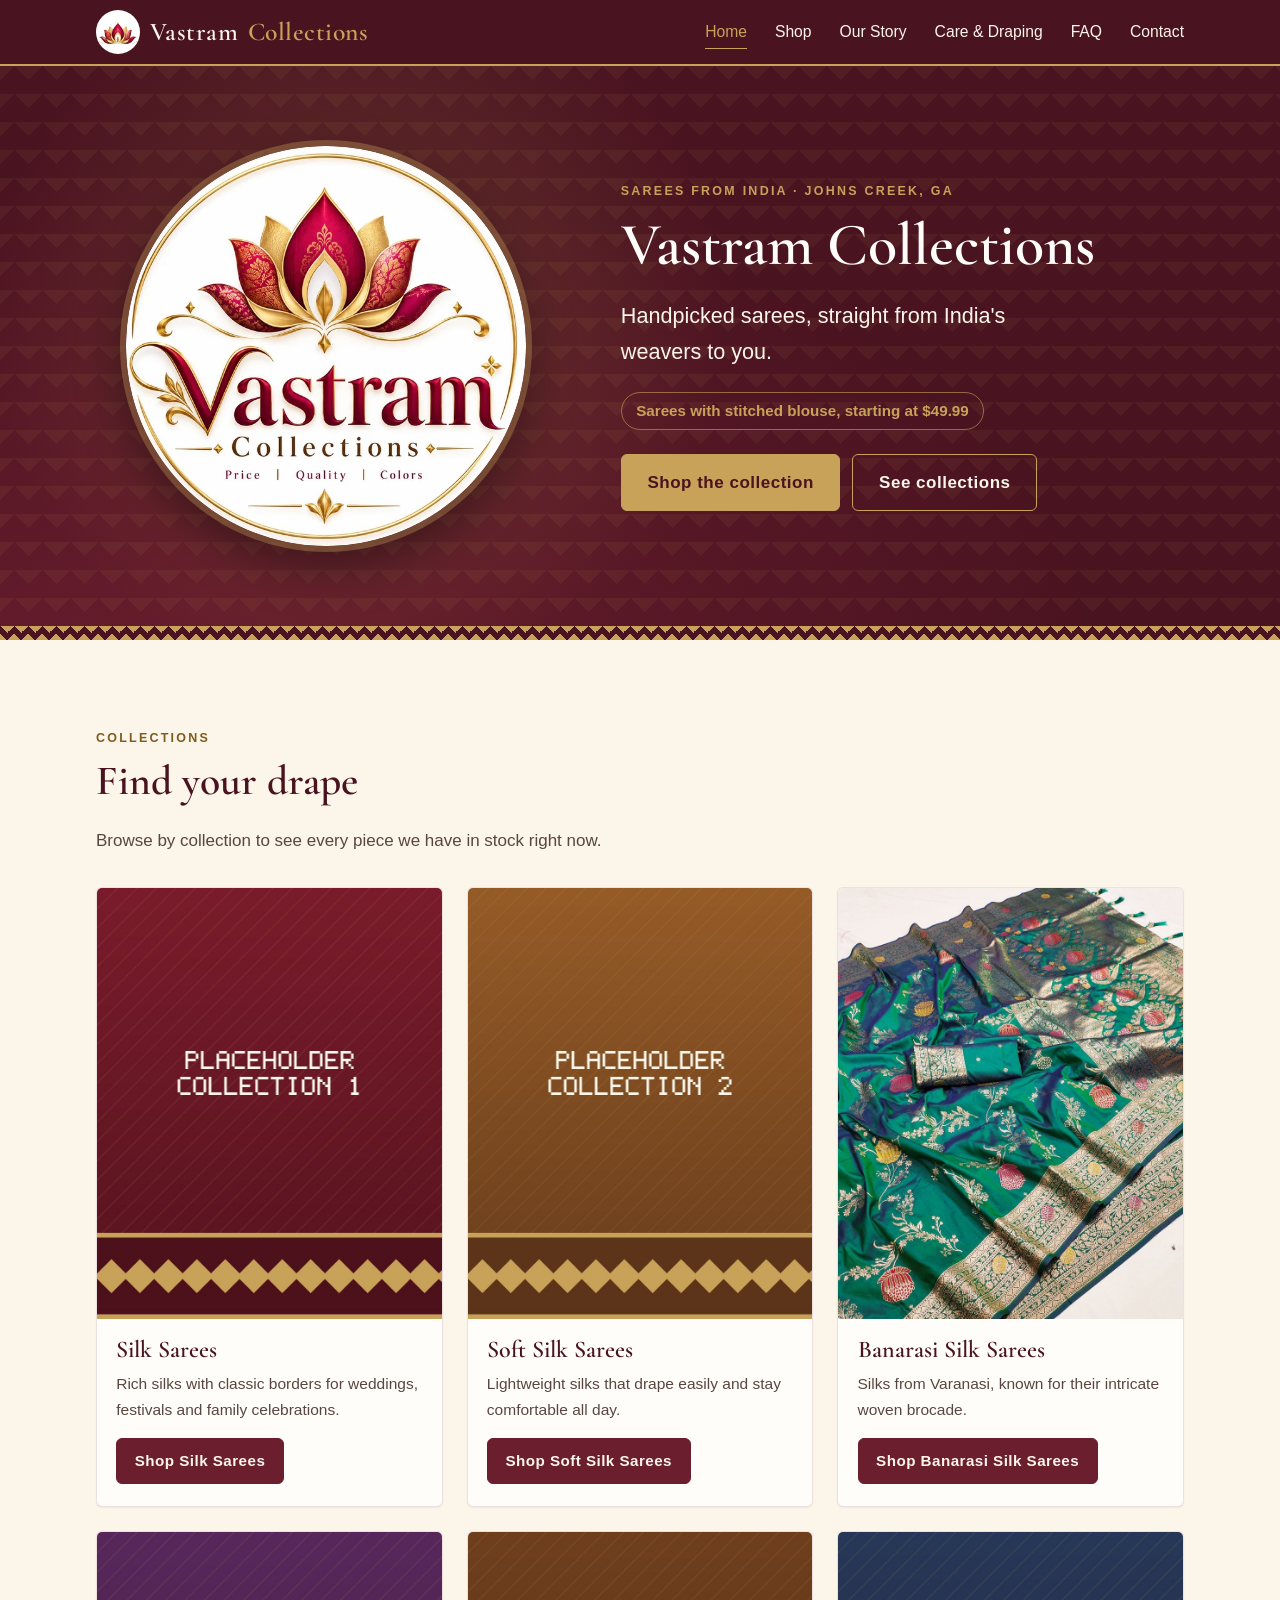
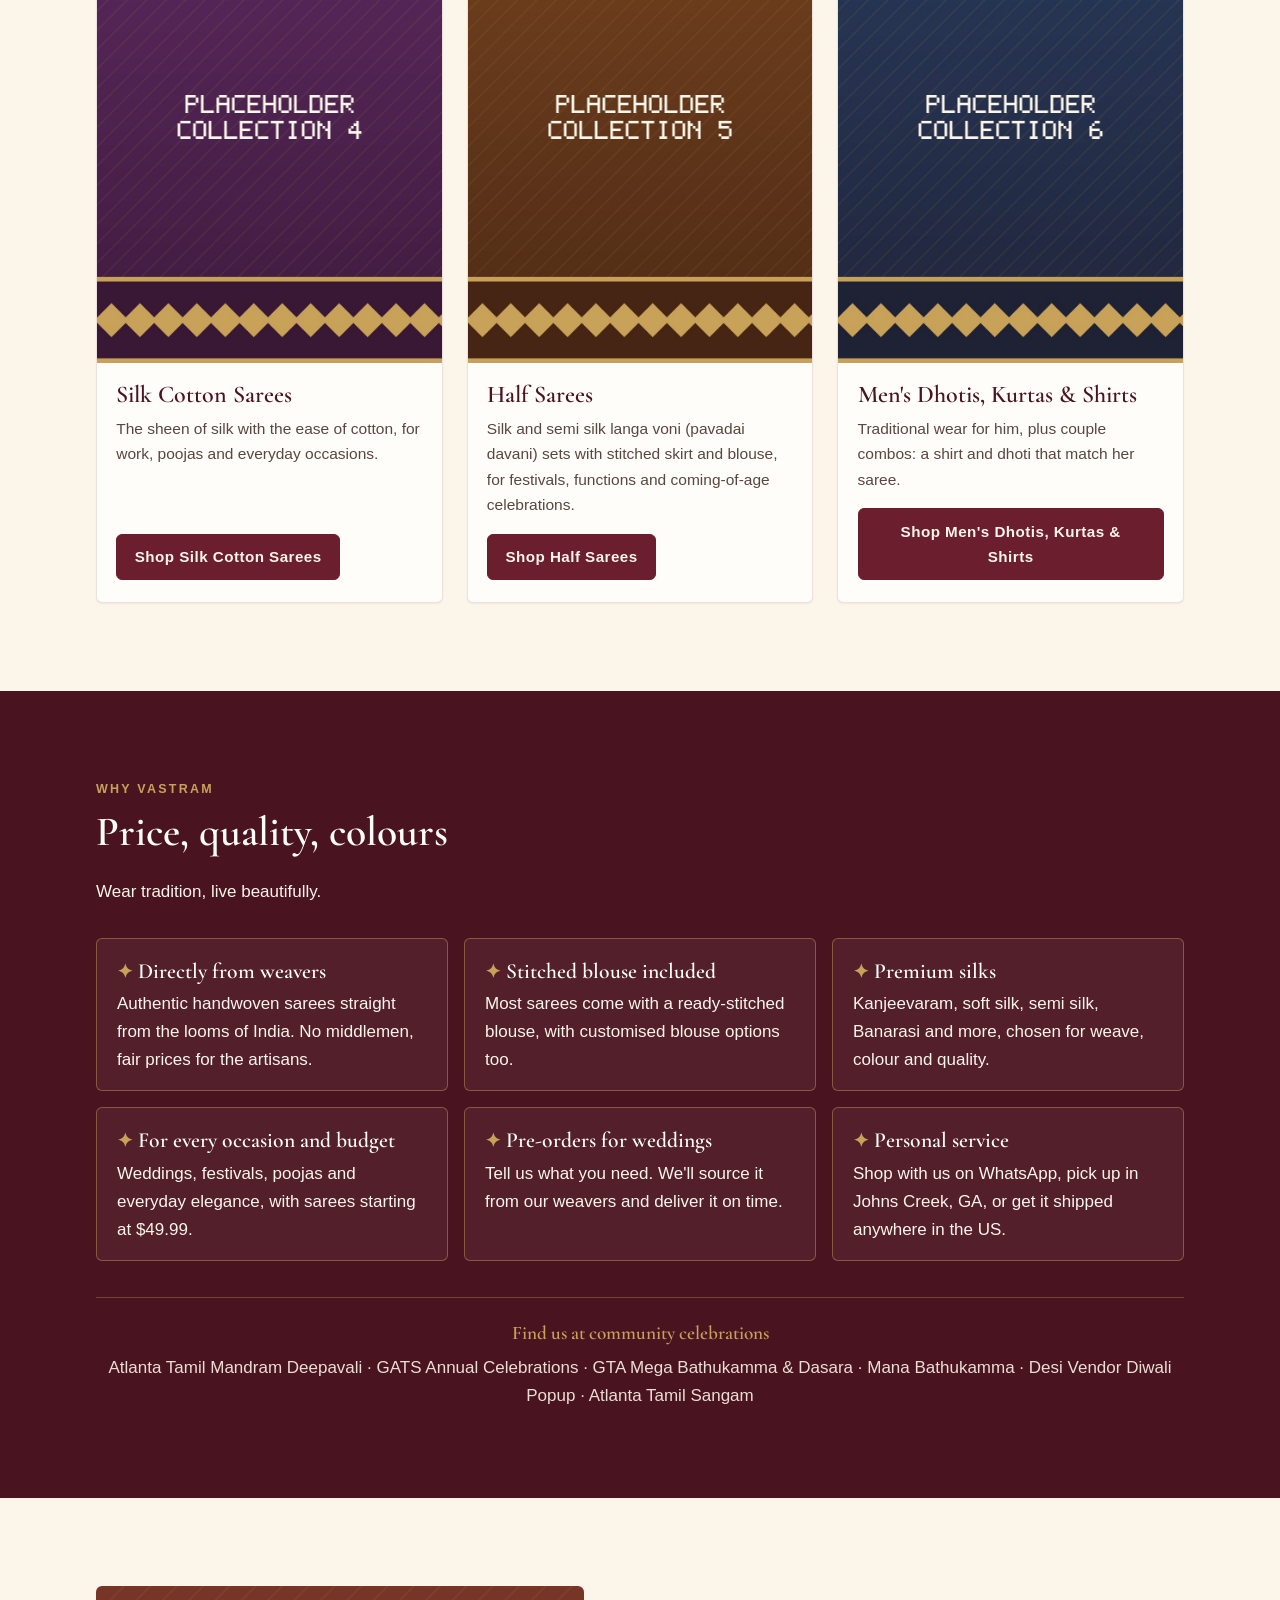
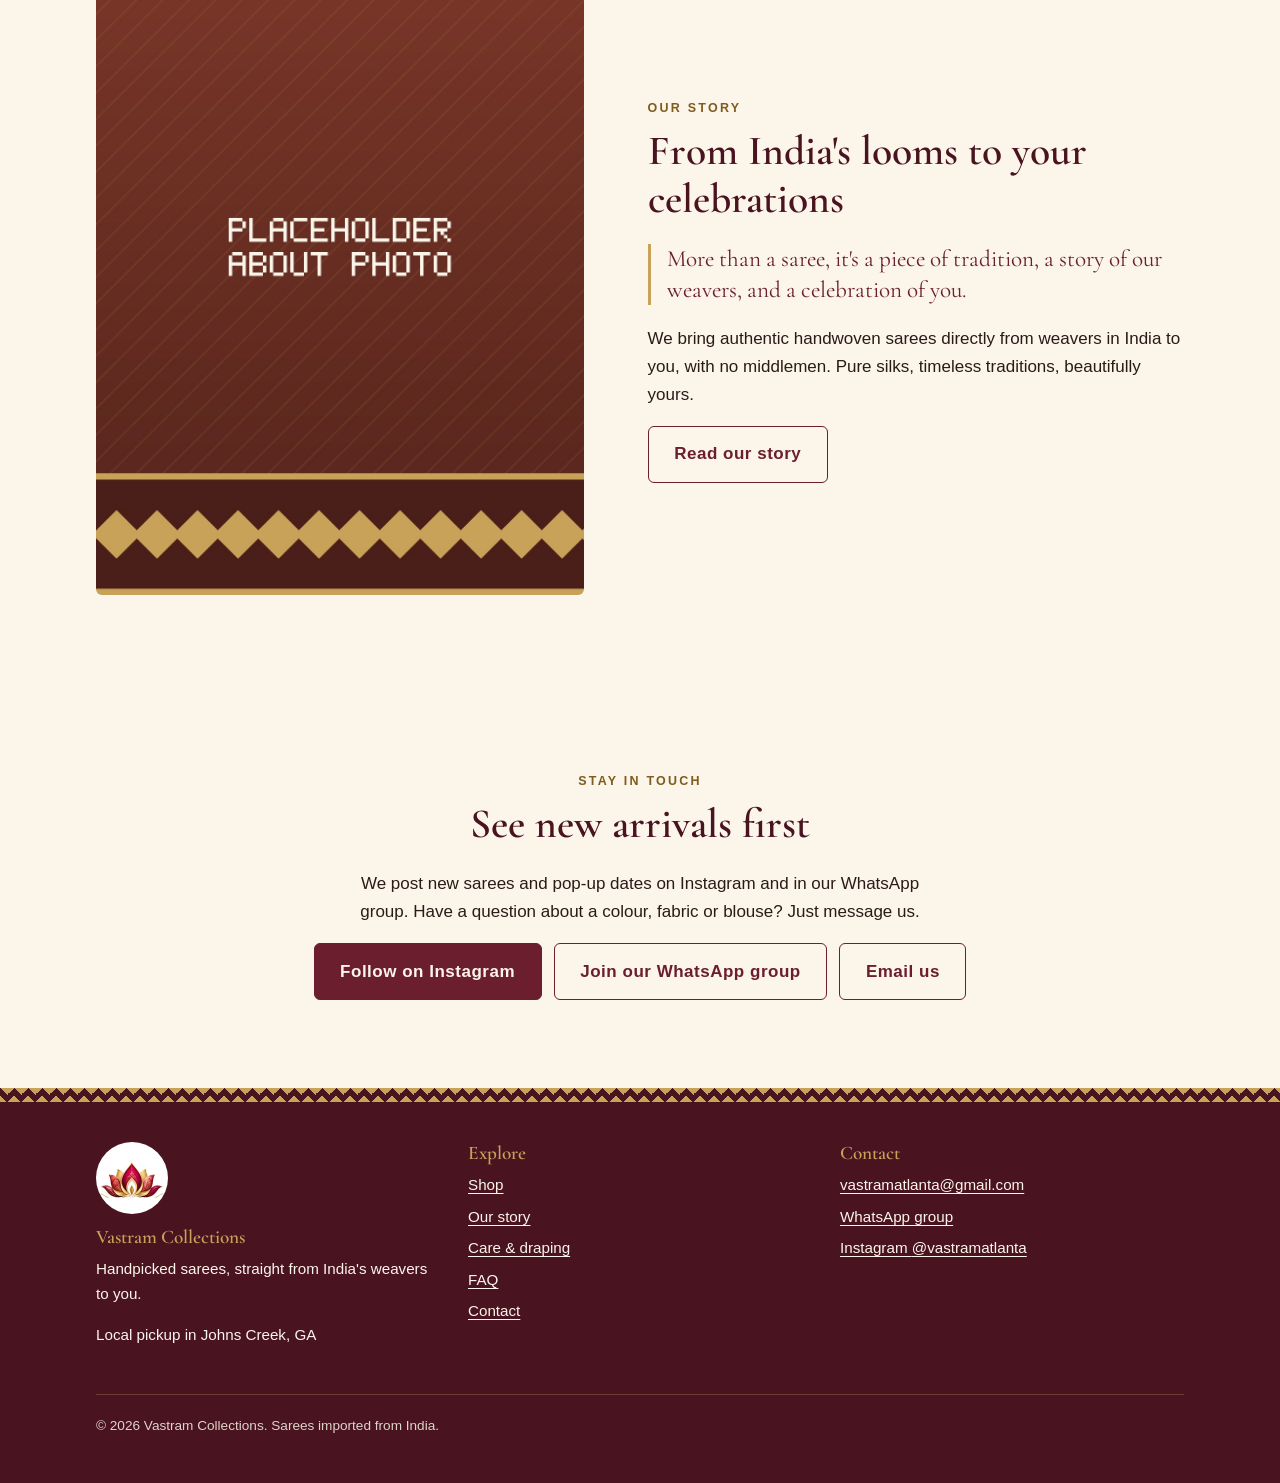
==== commit 2cfede7c: "Add brand details from Instagram - Draft brand story and teaser from the Instagram brochure - 'Start" ====
--- a/index.html
+++ b/index.html
@@ -27,7 +27,7 @@
   <link rel="preconnect" href="https://fonts.googleapis.com">
   <link rel="preconnect" href="https://fonts.gstatic.com" crossorigin>
   <link rel="stylesheet" href="https://fonts.googleapis.com/css2?family=Cormorant+Garamond:wght@500;600&display=swap">
-  <link rel="stylesheet" href="css/styles.css?v=20261108c">
+  <link rel="stylesheet" href="css/styles.css?v=20261108d">
 
   <script type="application/ld+json">
   {
@@ -74,6 +74,7 @@
           <span class="eyebrow">Sarees from India · Johns Creek, GA</span>
           <h1 id="hero-title" data-text="shopName">Vastram Collections</h1>
           <p class="hero__tagline" data-text="tagline">Handpicked sarees, straight from India's weavers to you.</p>
+          <p class="hero__price" data-text="priceNote" data-requires="priceNote">Sarees with stitched blouse, starting at $49.99</p>
           <div class="btn-row">
             <a class="btn btn--gold" href="shop.html">Shop the collection</a>
             <a class="btn btn--outline-light" href="#collections">See collections</a>
@@ -94,6 +95,28 @@
           <!-- Cards are built from the "collections" list in site-config.js -->
         </ul>
         <noscript><p>Please enable JavaScript to see our collections, or <a href="contact.html">contact us</a>.</p></noscript>
+      </div>
+    </section>
+
+    <section class="section section--dark" aria-labelledby="why-title">
+      <div class="container">
+        <div class="section__head">
+          <span class="eyebrow">Why Vastram</span>
+          <h2 id="why-title">Price, quality, colours</h2>
+          <p>Wear tradition, live beautifully.</p>
+        </div>
+        <ul class="why">
+          <li><h3>Directly from weavers</h3><p>Authentic handwoven sarees straight from the looms of India. No middlemen, fair prices for the artisans.</p></li>
+          <li><h3>Stitched blouse included</h3><p>Most sarees come with a ready-stitched blouse, with customised blouse options too.</p></li>
+          <li><h3>Premium silks</h3><p>Kanjeevaram, soft silk, semi silk, Banarasi and more, chosen for weave, colour and quality.</p></li>
+          <li><h3>For every occasion and budget</h3><p>Weddings, festivals, poojas and everyday elegance, with sarees starting at $49.99.</p></li>
+          <li><h3>Pre-orders for weddings</h3><p>Tell us what you need. We'll source it from our weavers and deliver it on time.</p></li>
+          <li><h3>Personal service</h3><p>Shop with us on WhatsApp, pick up in <span data-text="pickupArea">Johns Creek, GA</span>, or get it shipped anywhere in the US.</p></li>
+        </ul>
+        <div class="seen-at">
+          <h3>Find us at community celebrations</h3>
+          <p>Atlanta Tamil Mandram Deepavali · GATS Annual Celebrations · GTA Mega Bathukamma &amp; Dasara · Mana Bathukamma · Desi Vendor Diwali Popup · Atlanta Tamil Sangam</p>
+        </div>
       </div>
     </section>
 
@@ -117,6 +140,7 @@
         <div>
           <span class="eyebrow">Our story</span>
           <h2 id="story-title">From India's looms to your celebrations</h2>
+          <blockquote class="pull-quote">More than a saree, it's a piece of tradition, a story of our weavers, and a celebration of you.</blockquote>
           <p data-text="storyTeaser">We work directly with weavers in India to bring their sarees to you — no middlemen, just beautiful handwork and fair prices for the artisans who make it.</p>
           <a class="btn btn--outline" href="about.html">Read our story</a>
         </div>
@@ -184,8 +208,8 @@
     </div>
   </footer>
 
-  <script src="site-config.js?v=20261108c"></script>
-  <script src="js/main.js?v=20261108c"></script>
-  <script src="js/shop.js?v=20261108c"></script>
+  <script src="site-config.js?v=20261108d"></script>
+  <script src="js/main.js?v=20261108d"></script>
+  <script src="js/shop.js?v=20261108d"></script>
 </body>
 </html>
--- a/css/styles.css
+++ b/css/styles.css
@@ -462,3 +462,32 @@
   .card:hover .card__media img, .product-card a:hover .product-card__media img { transform: none; }
 }
 section[id] { scroll-margin-top: 4.5rem; }
+
+/* Banner price line */
+.hero__price {
+  display: inline-block; margin: -0.75rem 0 1.5rem; padding: 0.35rem 0.9rem;
+  border: 1px solid rgba(201, 162, 90, 0.6); border-radius: 999px;
+  color: var(--gold); font-weight: 600; font-size: 0.95rem;
+}
+
+/* Why Vastram */
+.why {
+  list-style: none; margin: 0; padding: 0; display: grid; gap: 1rem;
+  grid-template-columns: repeat(auto-fit, minmax(min(100%, 17rem), 1fr));
+}
+.why li {
+  border: 1px solid rgba(201, 162, 90, 0.45); border-radius: var(--radius);
+  padding: 1.25rem 1.25rem 1rem; background: rgba(251, 245, 234, 0.05);
+}
+.why h3 { font-size: 1.35rem; margin-bottom: 0.3em; }
+.why h3::before { content: "✦ "; color: var(--gold); font-size: 0.9em; }
+.why p { margin: 0; }
+.seen-at { margin-top: 2.25rem; padding-top: 1.5rem; border-top: 1px solid rgba(201, 162, 90, 0.35); text-align: center; }
+.seen-at h3 { font-size: 1.2rem; color: var(--gold); }
+.seen-at p { margin: 0; opacity: 0.9; }
+
+/* Quote on Our Story */
+.pull-quote {
+  margin: 0 0 1.25rem; padding-left: 1rem; border-left: 3px solid var(--gold);
+  font-family: var(--font-display); font-size: 1.45rem; line-height: 1.3; color: var(--maroon);
+}
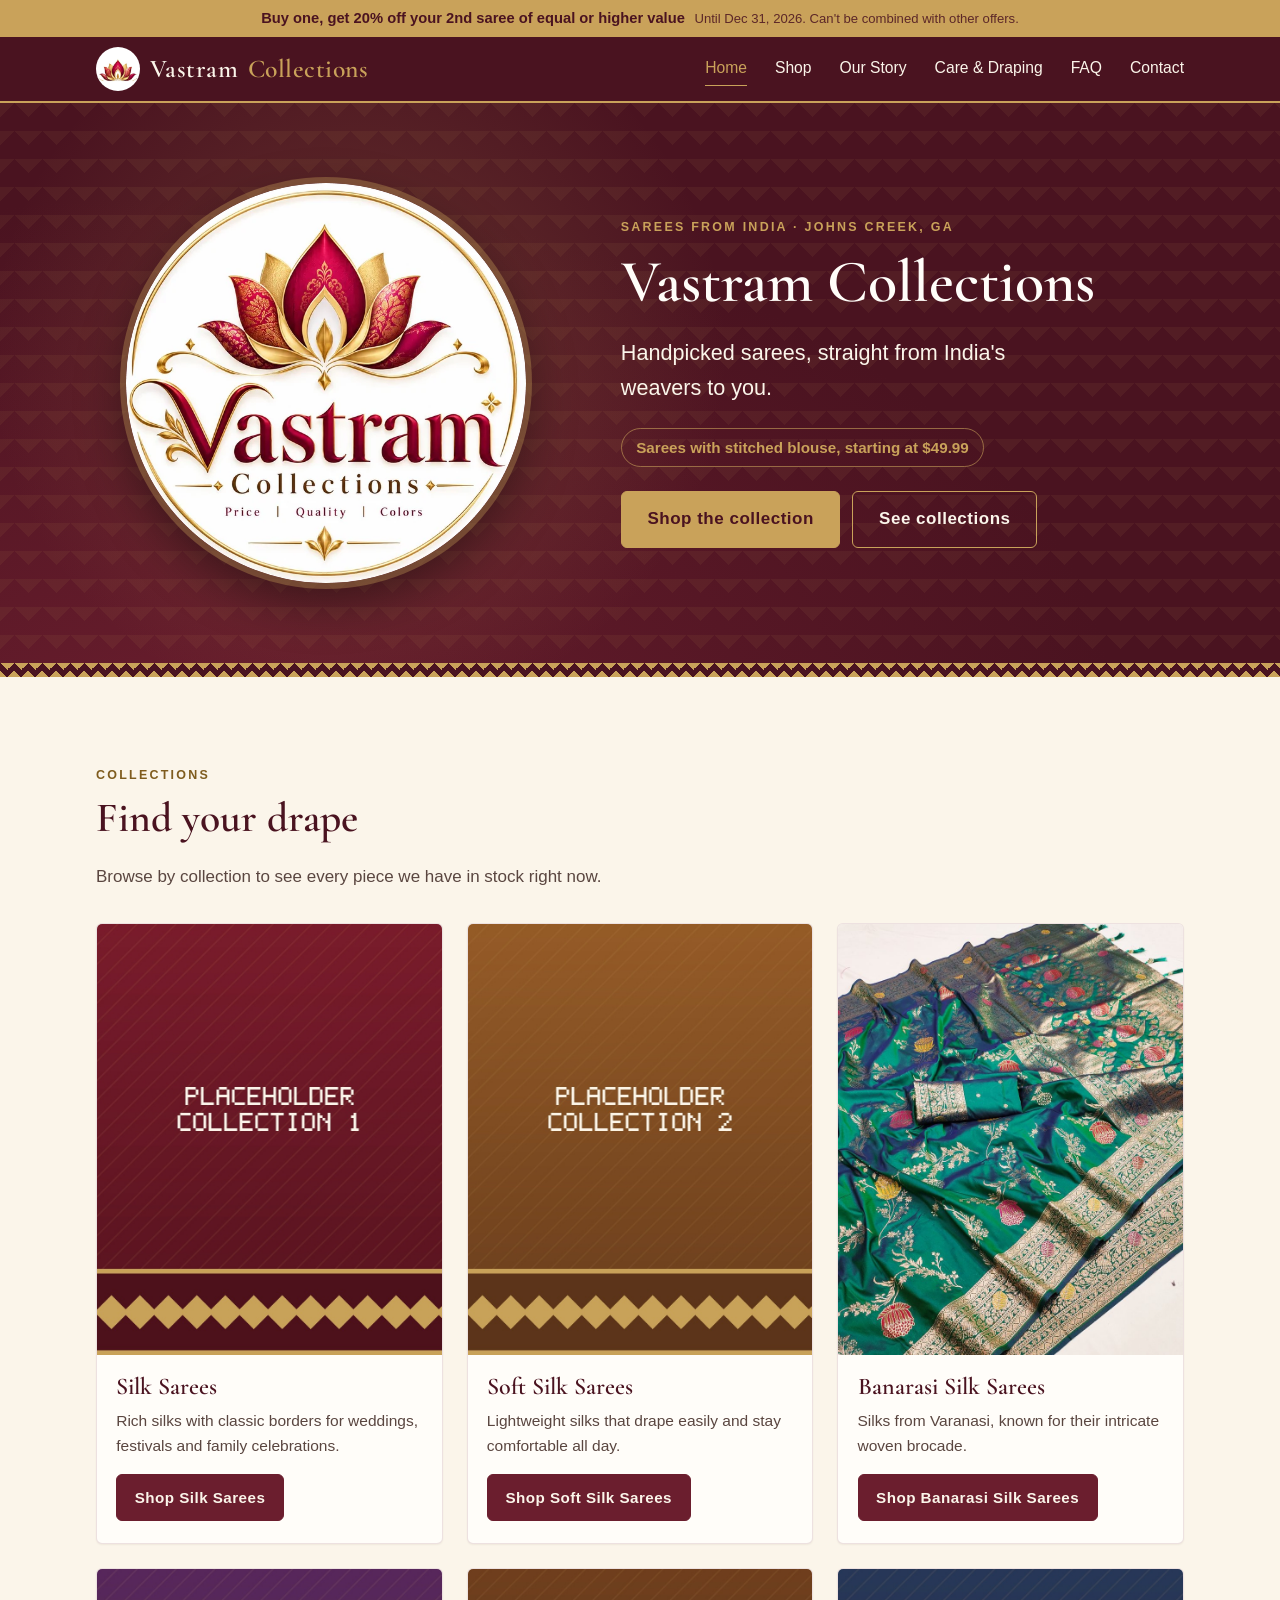
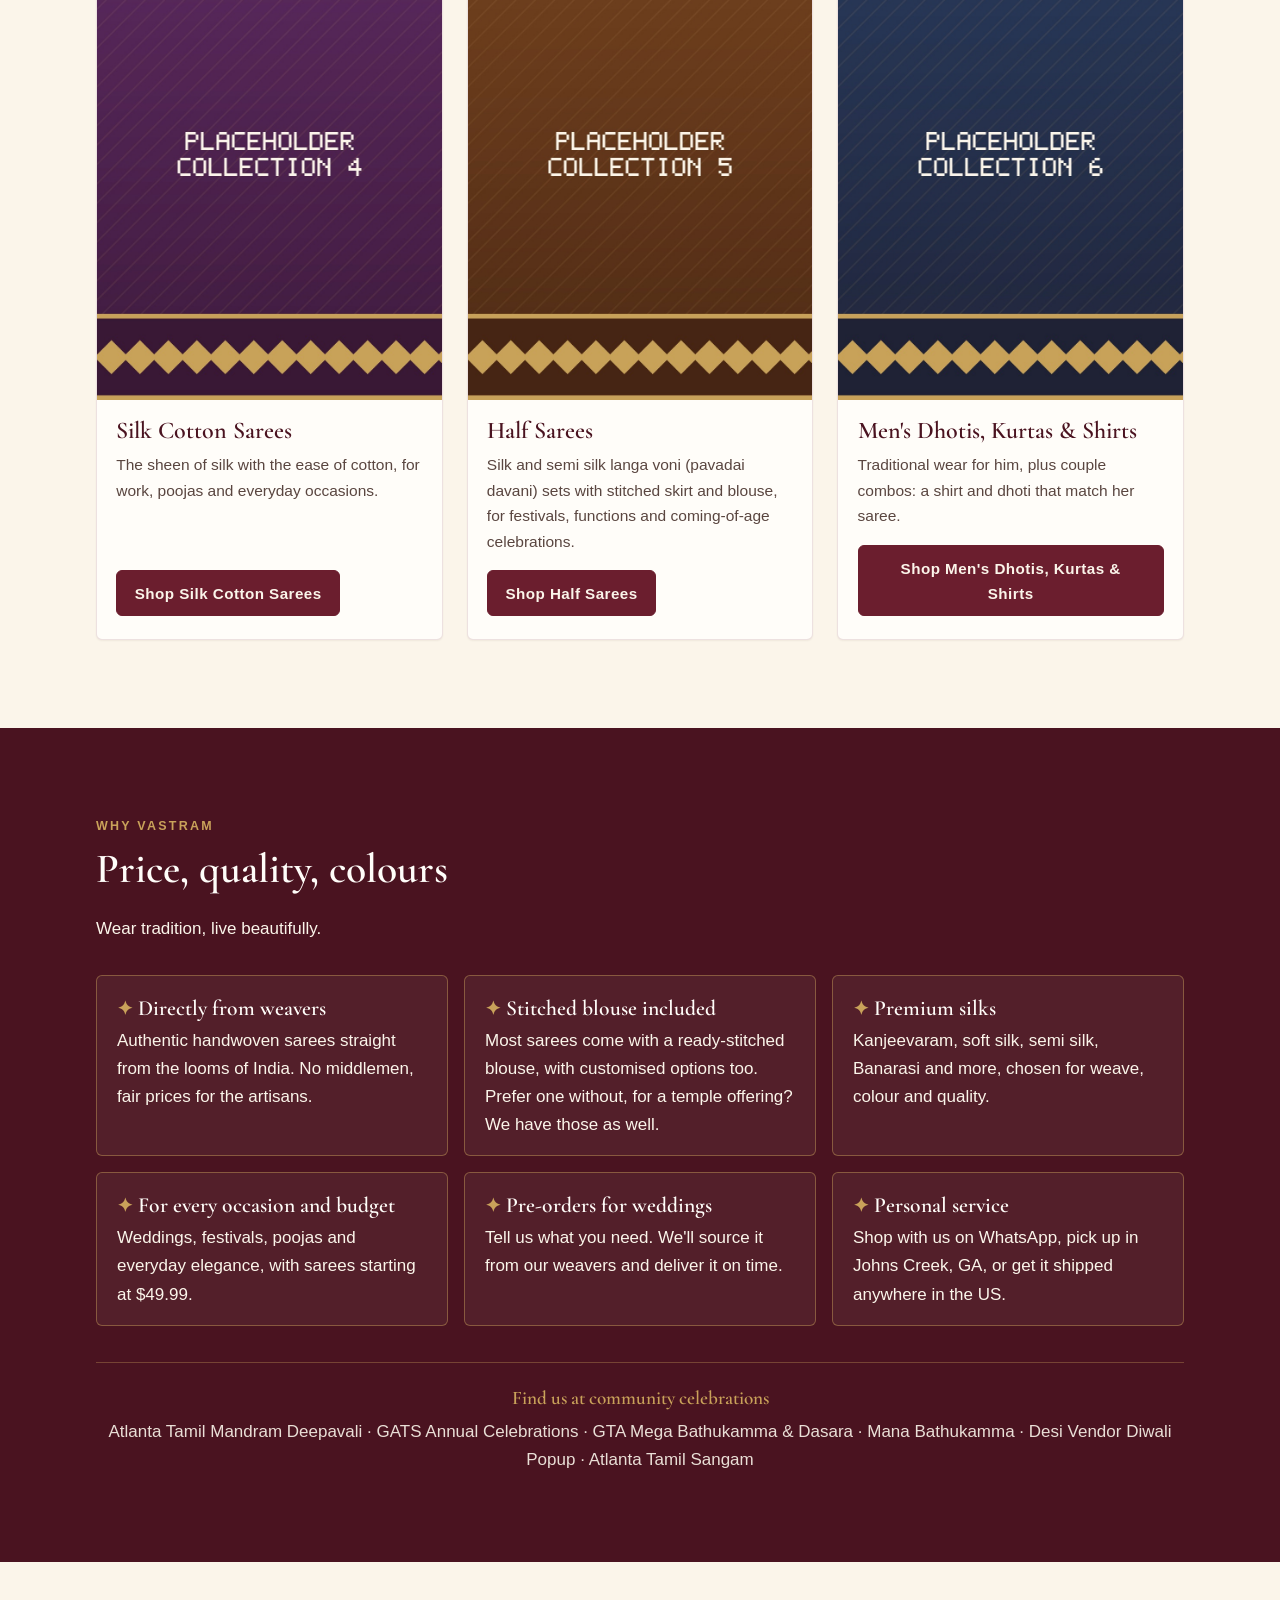
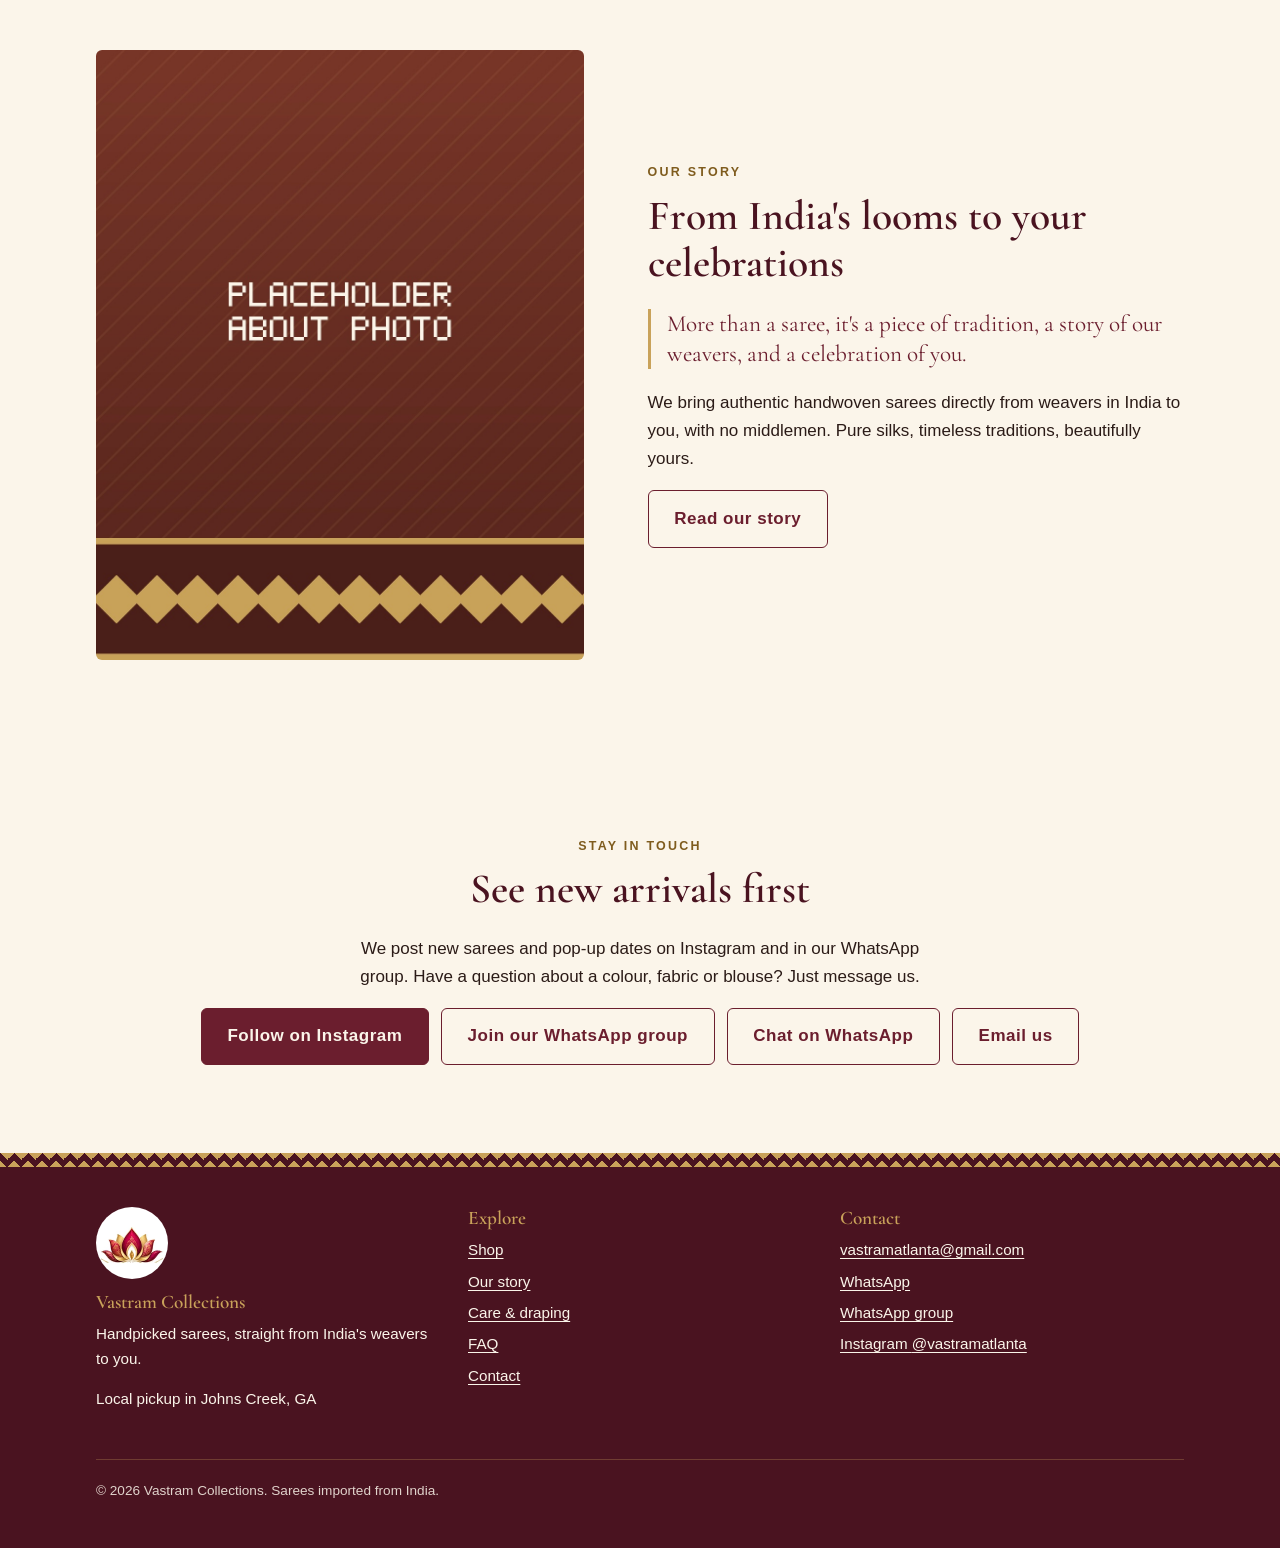
==== commit e54e441f: "Add phone/WhatsApp, 20% off promo banner, and no-blouse sarees - Phone and WhatsApp 317-644-9667 tur" ====
--- a/index.html
+++ b/index.html
@@ -27,7 +27,7 @@
   <link rel="preconnect" href="https://fonts.googleapis.com">
   <link rel="preconnect" href="https://fonts.gstatic.com" crossorigin>
   <link rel="stylesheet" href="https://fonts.googleapis.com/css2?family=Cormorant+Garamond:wght@500;600&display=swap">
-  <link rel="stylesheet" href="css/styles.css?v=20261108d">
+  <link rel="stylesheet" href="css/styles.css?v=20261108e">
 
   <script type="application/ld+json">
   {
@@ -107,7 +107,7 @@
         </div>
         <ul class="why">
           <li><h3>Directly from weavers</h3><p>Authentic handwoven sarees straight from the looms of India. No middlemen, fair prices for the artisans.</p></li>
-          <li><h3>Stitched blouse included</h3><p>Most sarees come with a ready-stitched blouse, with customised blouse options too.</p></li>
+          <li><h3>Stitched blouse included</h3><p>Most sarees come with a ready-stitched blouse, with customised options too. Prefer one without, for a temple offering? We have those as well.</p></li>
           <li><h3>Premium silks</h3><p>Kanjeevaram, soft silk, semi silk, Banarasi and more, chosen for weave, colour and quality.</p></li>
           <li><h3>For every occasion and budget</h3><p>Weddings, festivals, poojas and everyday elegance, with sarees starting at $49.99.</p></li>
           <li><h3>Pre-orders for weddings</h3><p>Tell us what you need. We'll source it from our weavers and deliver it on time.</p></li>
@@ -208,8 +208,8 @@
     </div>
   </footer>
 
-  <script src="site-config.js?v=20261108d"></script>
-  <script src="js/main.js?v=20261108d"></script>
-  <script src="js/shop.js?v=20261108d"></script>
+  <script src="site-config.js?v=20261108e"></script>
+  <script src="js/main.js?v=20261108e"></script>
+  <script src="js/shop.js?v=20261108e"></script>
 </body>
 </html>
--- a/css/styles.css
+++ b/css/styles.css
@@ -491,3 +491,13 @@
   margin: 0 0 1.25rem; padding-left: 1rem; border-left: 3px solid var(--gold);
   font-family: var(--font-display); font-size: 1.45rem; line-height: 1.3; color: var(--maroon);
 }
+
+/* Offer banner */
+.promo-bar {
+  background: var(--gold); color: var(--maroon-deep);
+  text-align: center; font-size: 0.92rem; line-height: 1.4;
+  padding: 0.5rem var(--gutter); padding-top: calc(0.5rem + env(safe-area-inset-top, 0px));
+}
+.promo-bar strong { font-weight: 700; }
+.promo-bar span { display: block; font-size: 0.82rem; opacity: 0.85; }
+@media (min-width: 48rem) { .promo-bar span { display: inline; margin-left: 0.6rem; } }
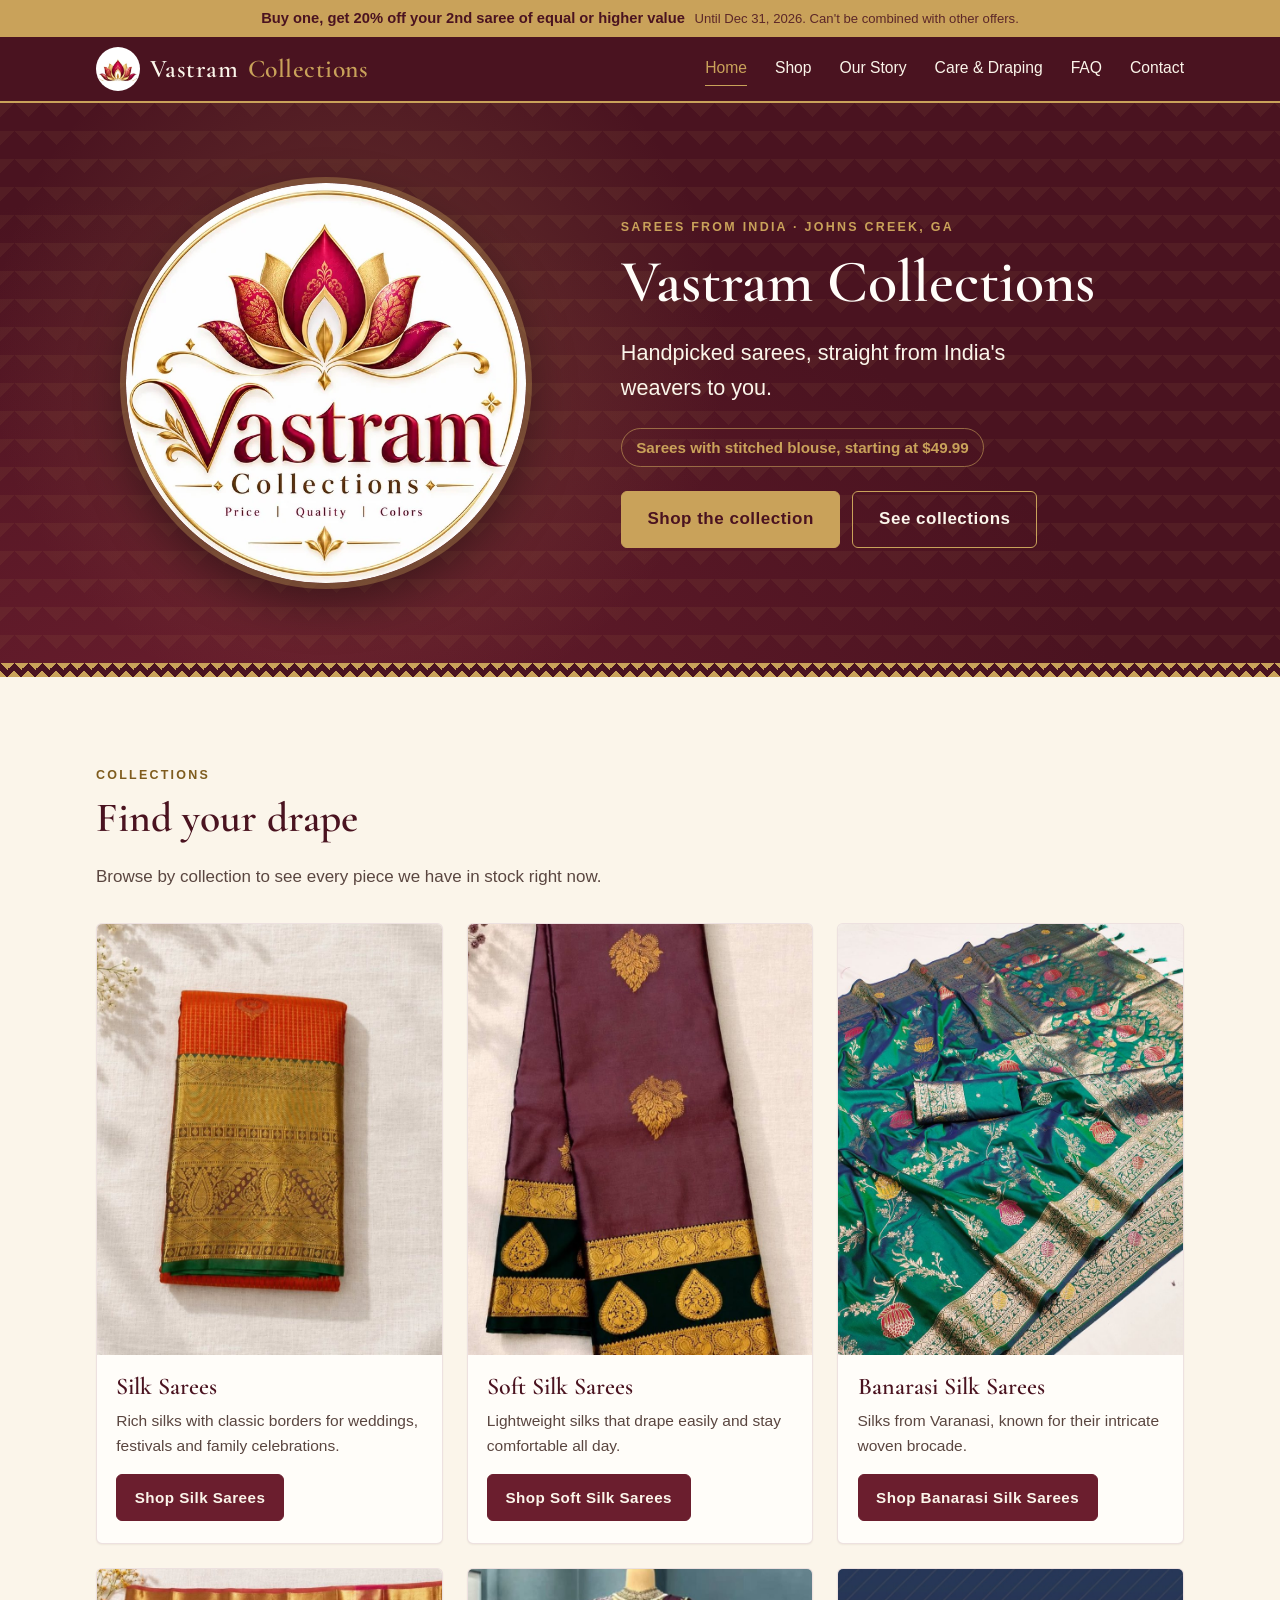
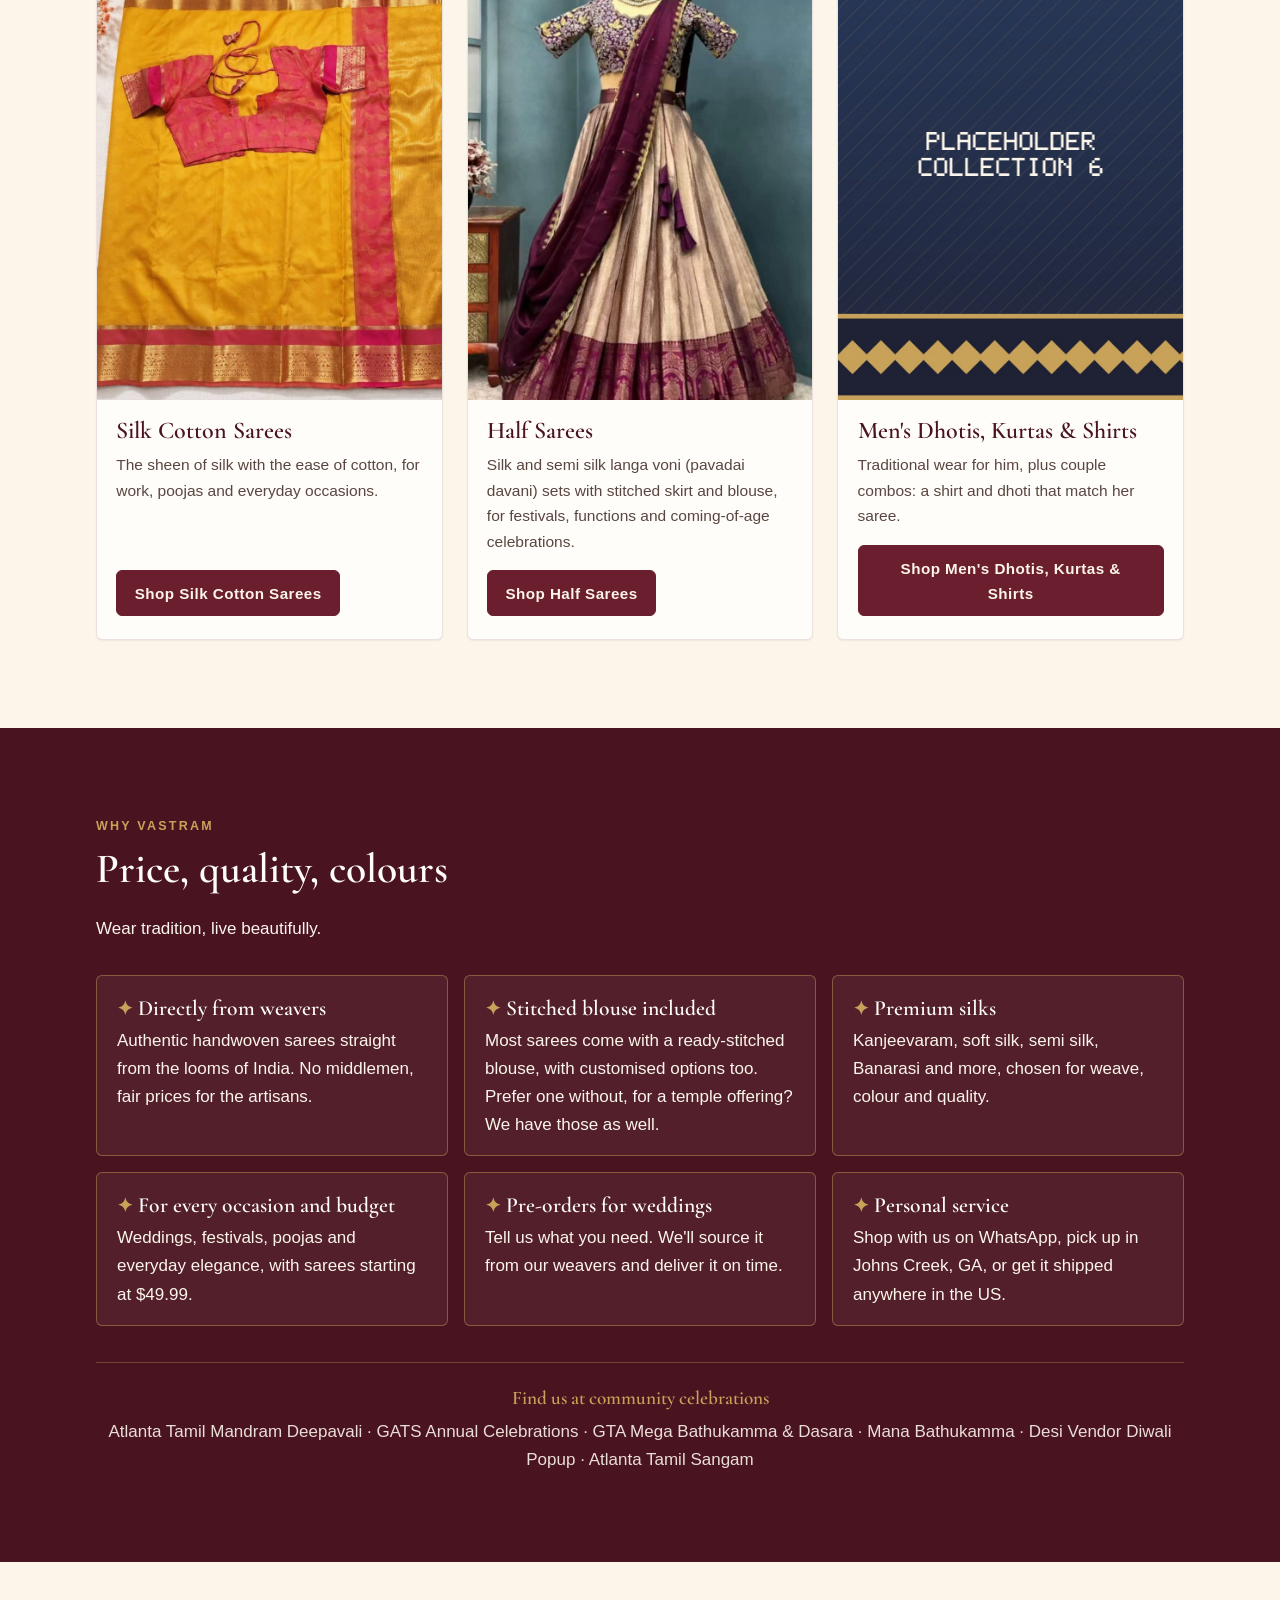
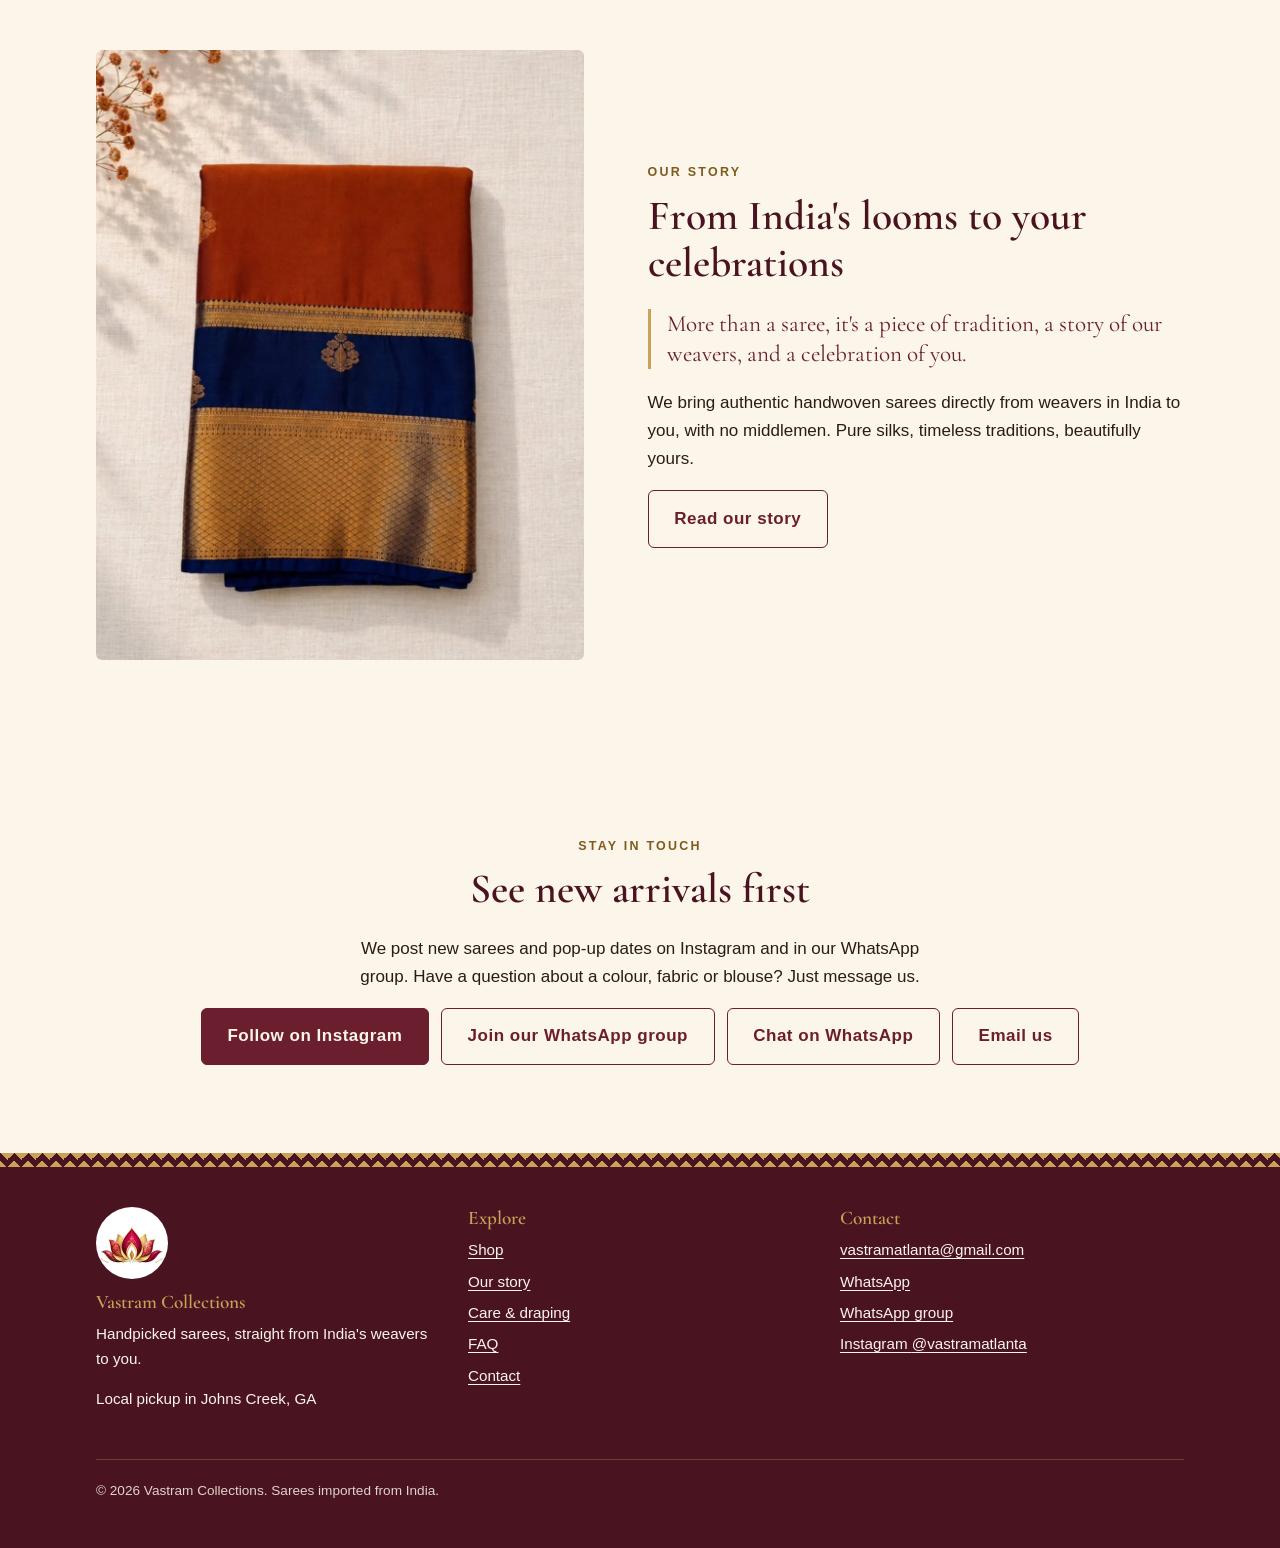
==== commit 8a8c97d3: "Use Instagram saree photos for collections and Our Story Co-Authored-By: Claude Opus 5.5 <noreply@an" ====
--- a/index.html
+++ b/index.html
@@ -136,7 +136,7 @@
     <section class="section" aria-labelledby="story-title">
       <div class="container split">
         <!-- PHOTO: replace images/about.jpg (portrait, ~1000×1250) -->
-        <img src="images/about.jpg" alt="Placeholder: sarees folded and stacked, showing their borders" width="1000" height="1250" loading="lazy" decoding="async">
+        <img src="images/about.jpg" alt="Folded rust and navy Kanjeevaram silk saree with a gold zari border" width="1000" height="1250" loading="lazy" decoding="async">
         <div>
           <span class="eyebrow">Our story</span>
           <h2 id="story-title">From India's looms to your celebrations</h2>
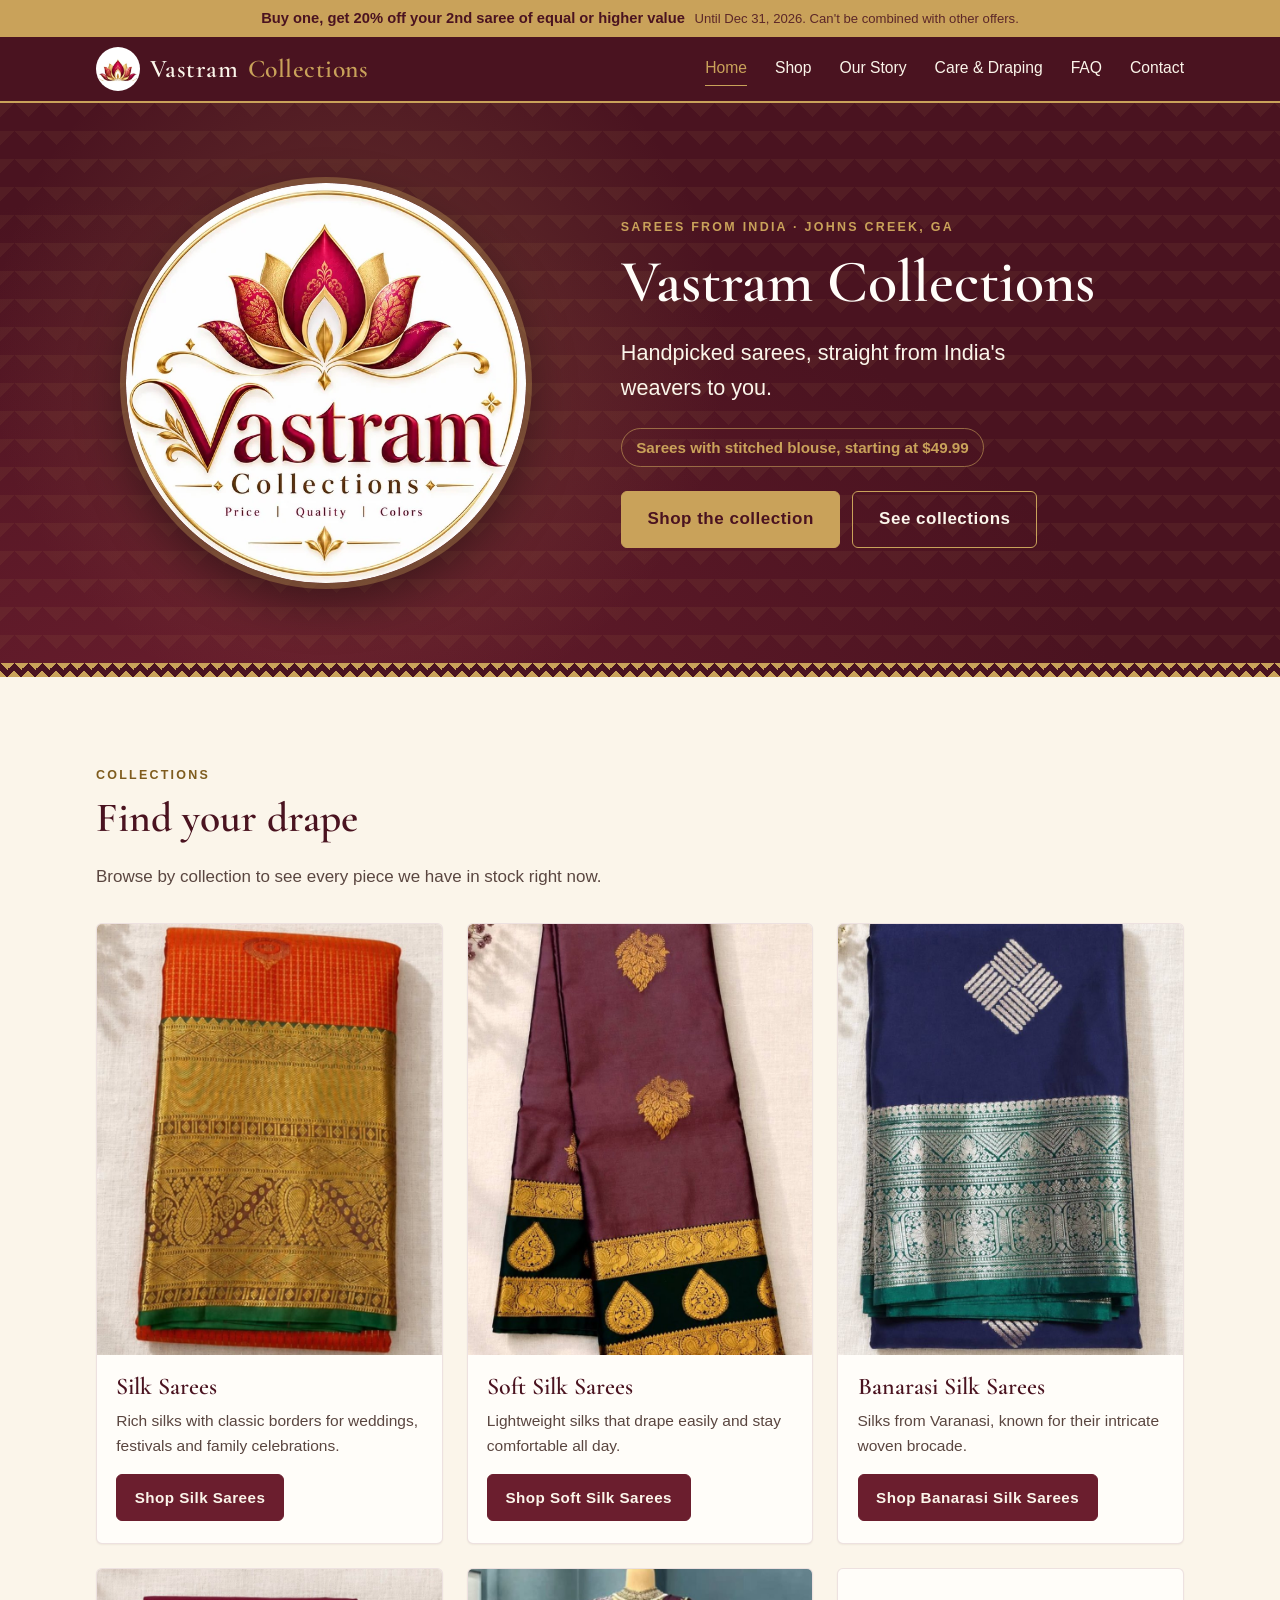
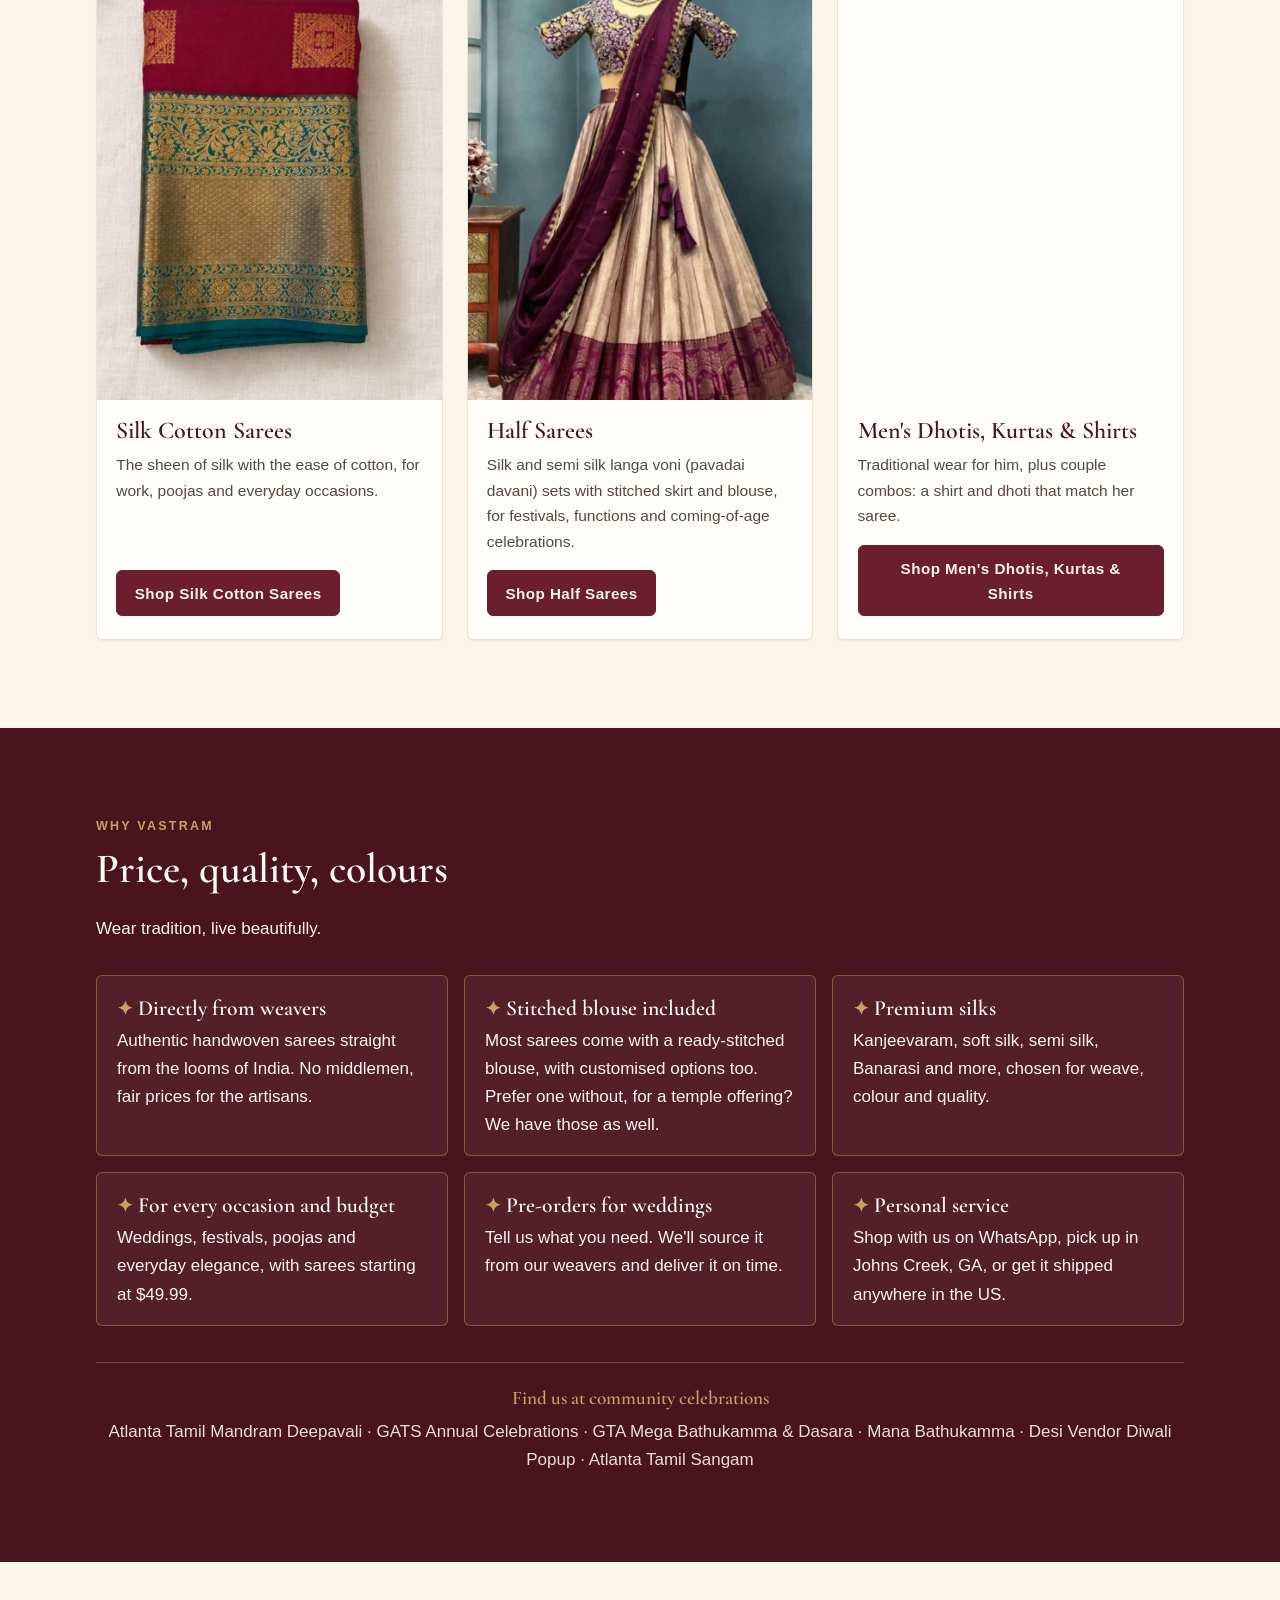
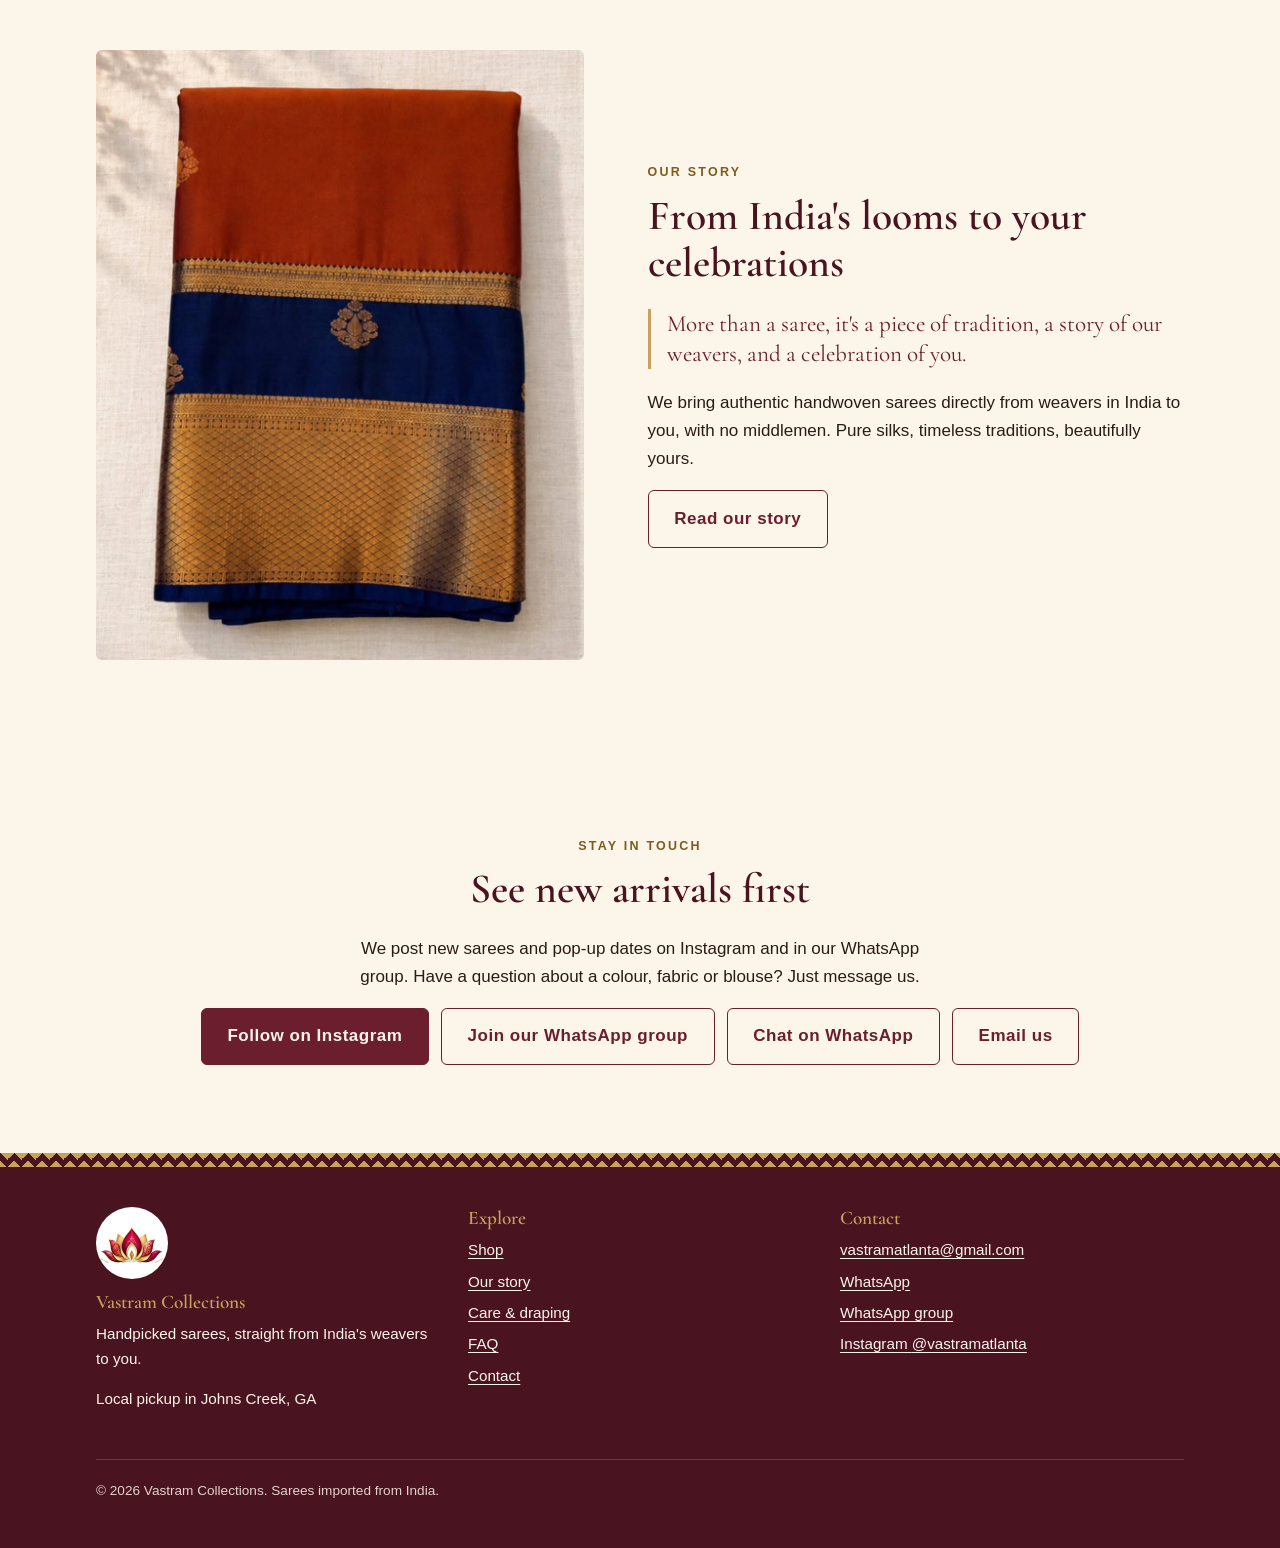
==== commit 5387c5e7: "Give collection photos one consistent style Folded silk on cream linen, cropped so each saree fills " ====
--- a/index.html
+++ b/index.html
@@ -136,7 +136,7 @@
     <section class="section" aria-labelledby="story-title">
       <div class="container split">
         <!-- PHOTO: replace images/about.jpg (portrait, ~1000×1250) -->
-        <img src="images/about.jpg" alt="Folded rust and navy Kanjeevaram silk saree with a gold zari border" width="1000" height="1250" loading="lazy" decoding="async">
+        <img src="images/about.jpg" alt="Folded rust and navy Kanjeevaram silk saree with a gold zari border, on cream linen" width="1000" height="1250" loading="lazy" decoding="async">
         <div>
           <span class="eyebrow">Our story</span>
           <h2 id="story-title">From India's looms to your celebrations</h2>
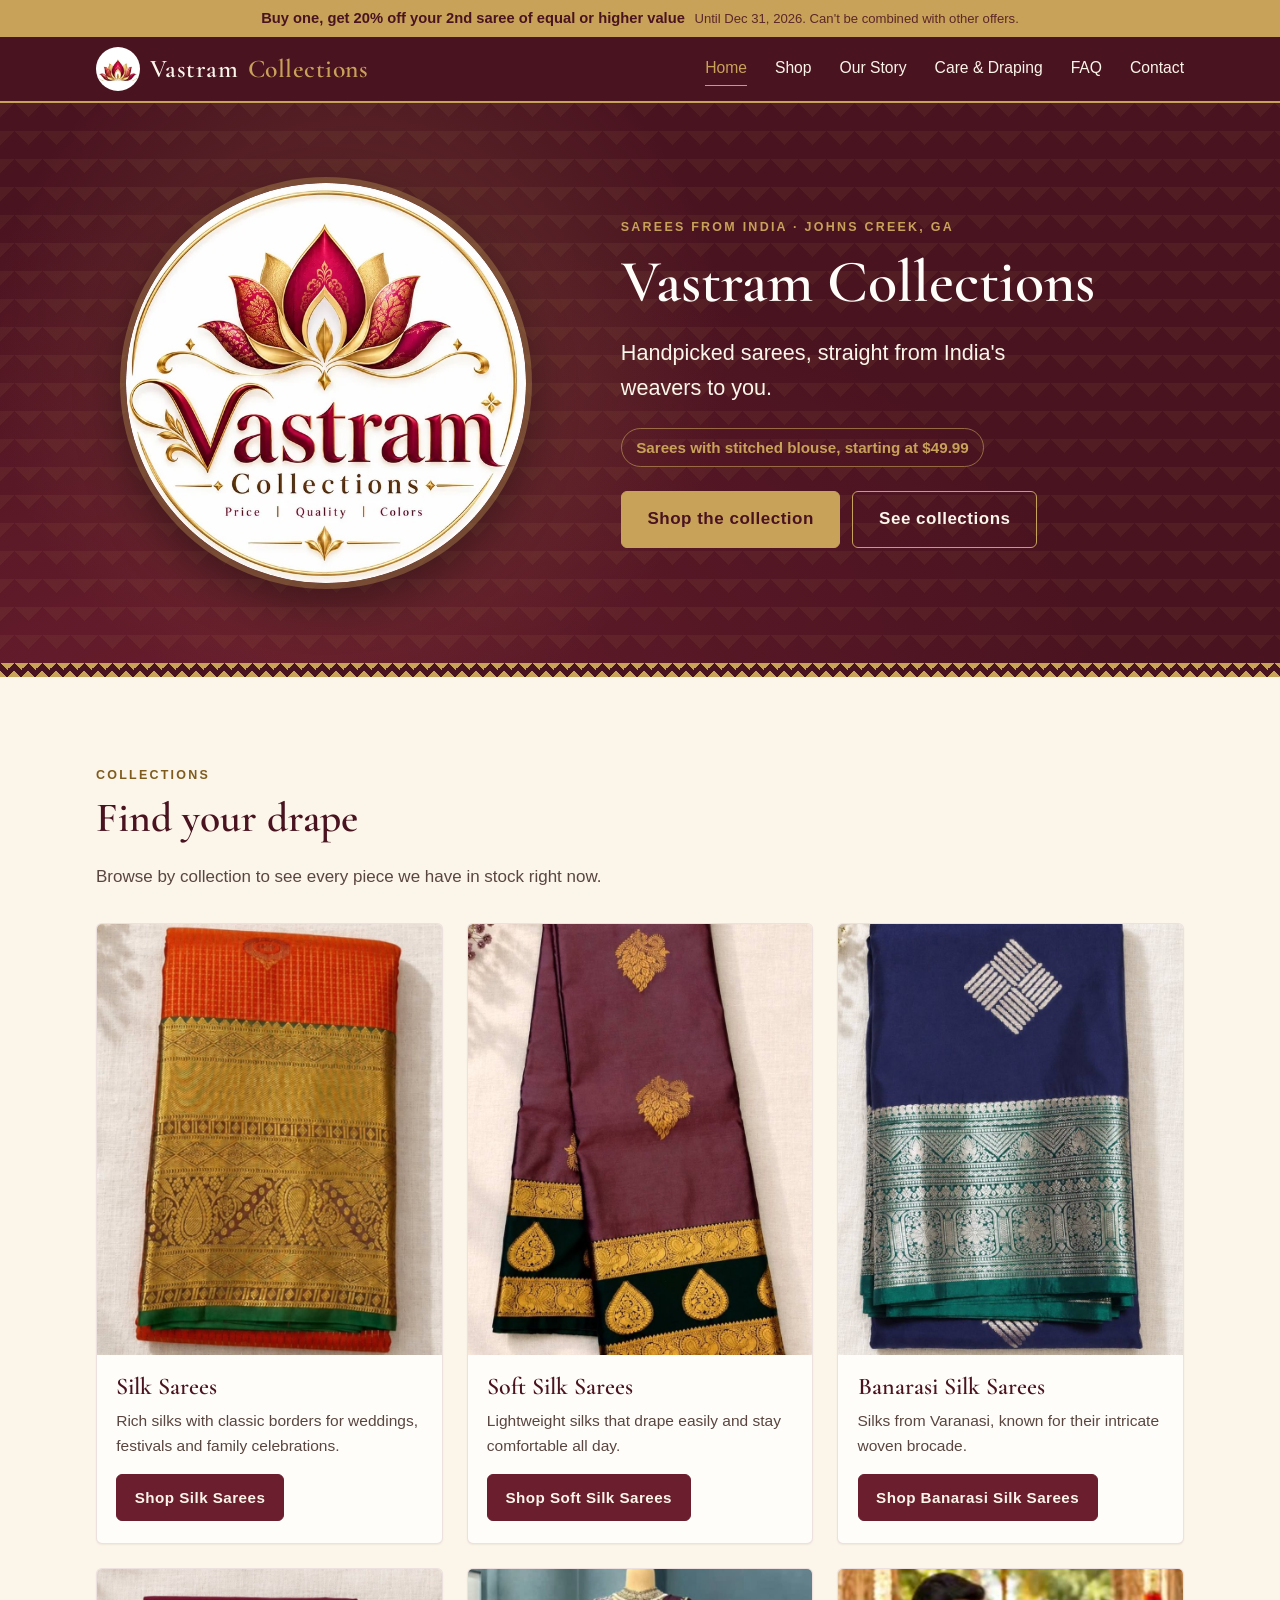
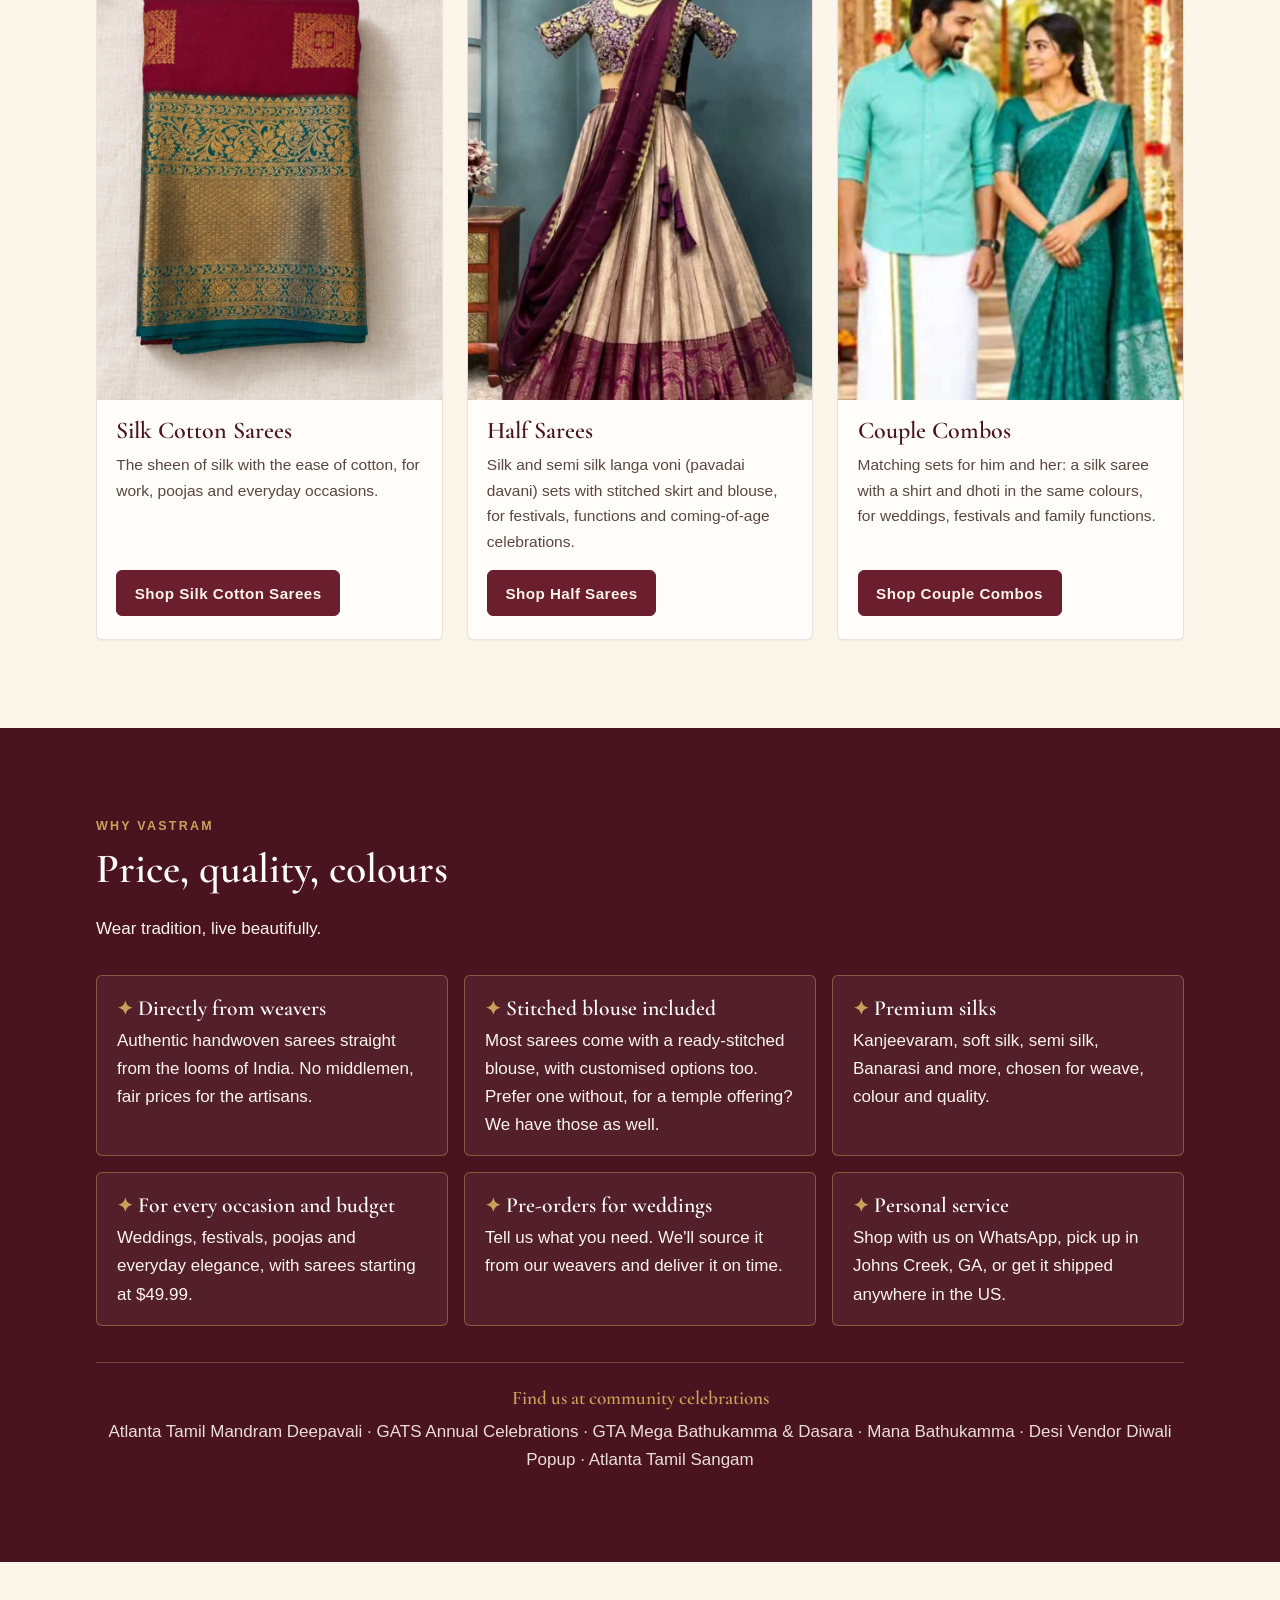
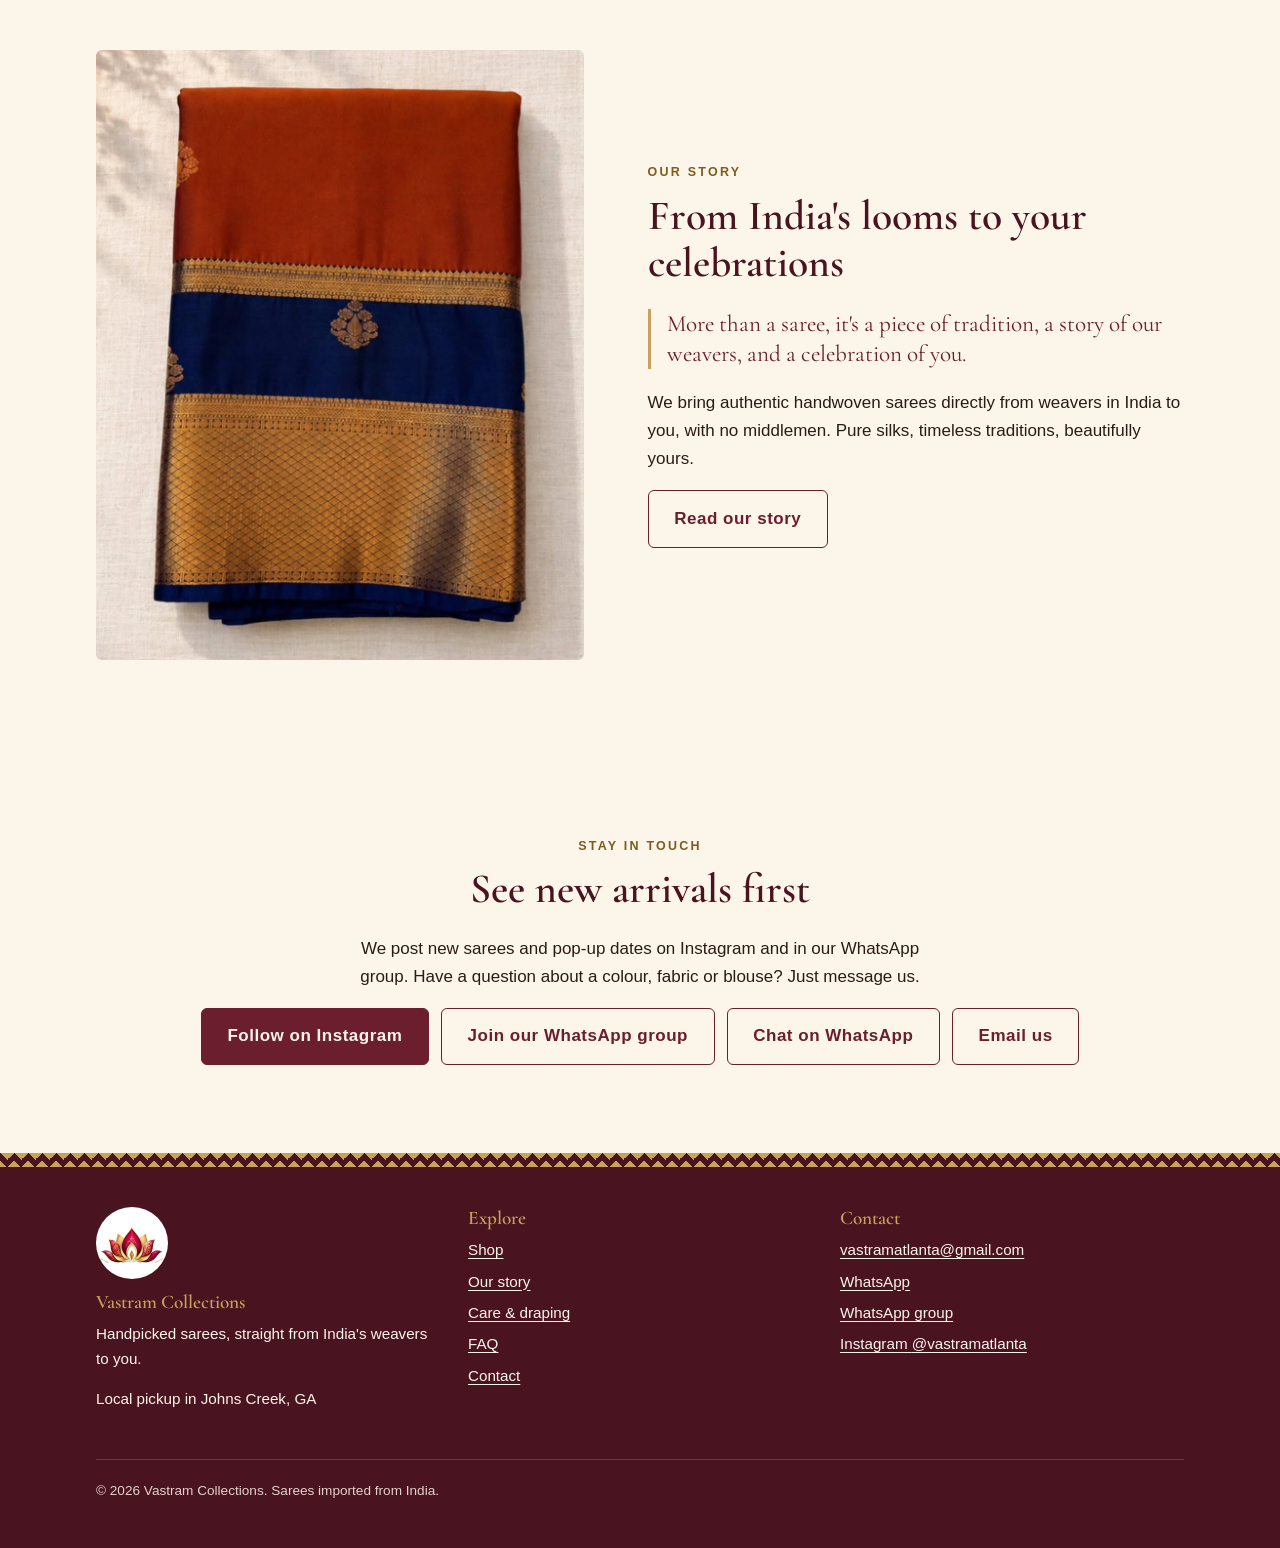
==== commit b213257f: "Replace men's collection with Couple Combos - Card, Shop filter and item note now describe matching " ====
--- a/index.html
+++ b/index.html
@@ -4,7 +4,7 @@
   <meta charset="utf-8">
   <meta name="viewport" content="width=device-width, initial-scale=1, viewport-fit=cover">
   <title>Vastram Collections | Sarees from India in Johns Creek, GA</title>
-  <meta name="description" content="Vastram Collections brings handpicked sarees from India to Georgia. Shop silk, soft silk, Banarasi silk and silk cotton sarees, half sarees and men's traditional wear online, or visit our pop-up stalls around Johns Creek and Cumming, GA.">
+  <meta name="description" content="Vastram Collections brings handpicked sarees from India to Georgia. Shop silk, soft silk, Banarasi silk and silk cotton sarees, half sarees and couple combos for him and her online, or visit our pop-up stalls around Johns Creek and Cumming, GA.">
   <link rel="canonical" href="https://vastramusa.com/">
   <meta name="theme-color" content="#4a1320">
 
